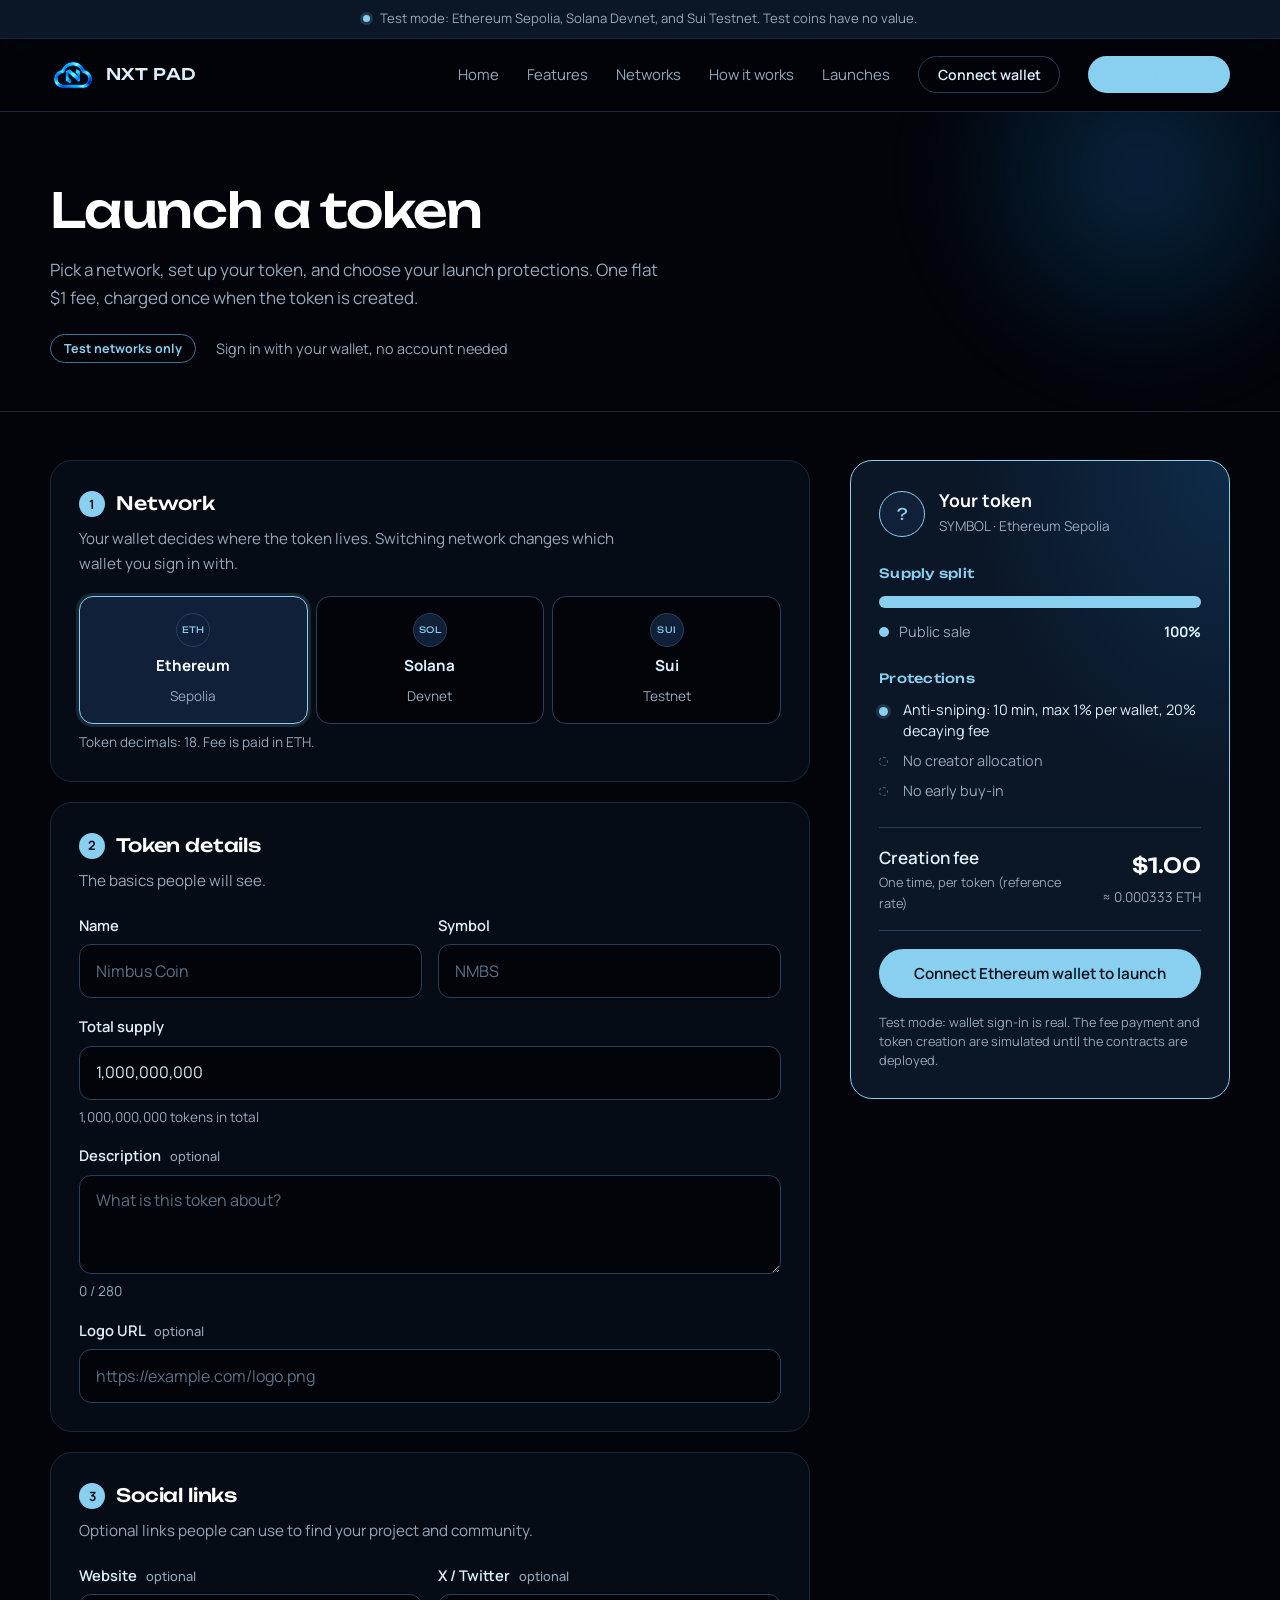
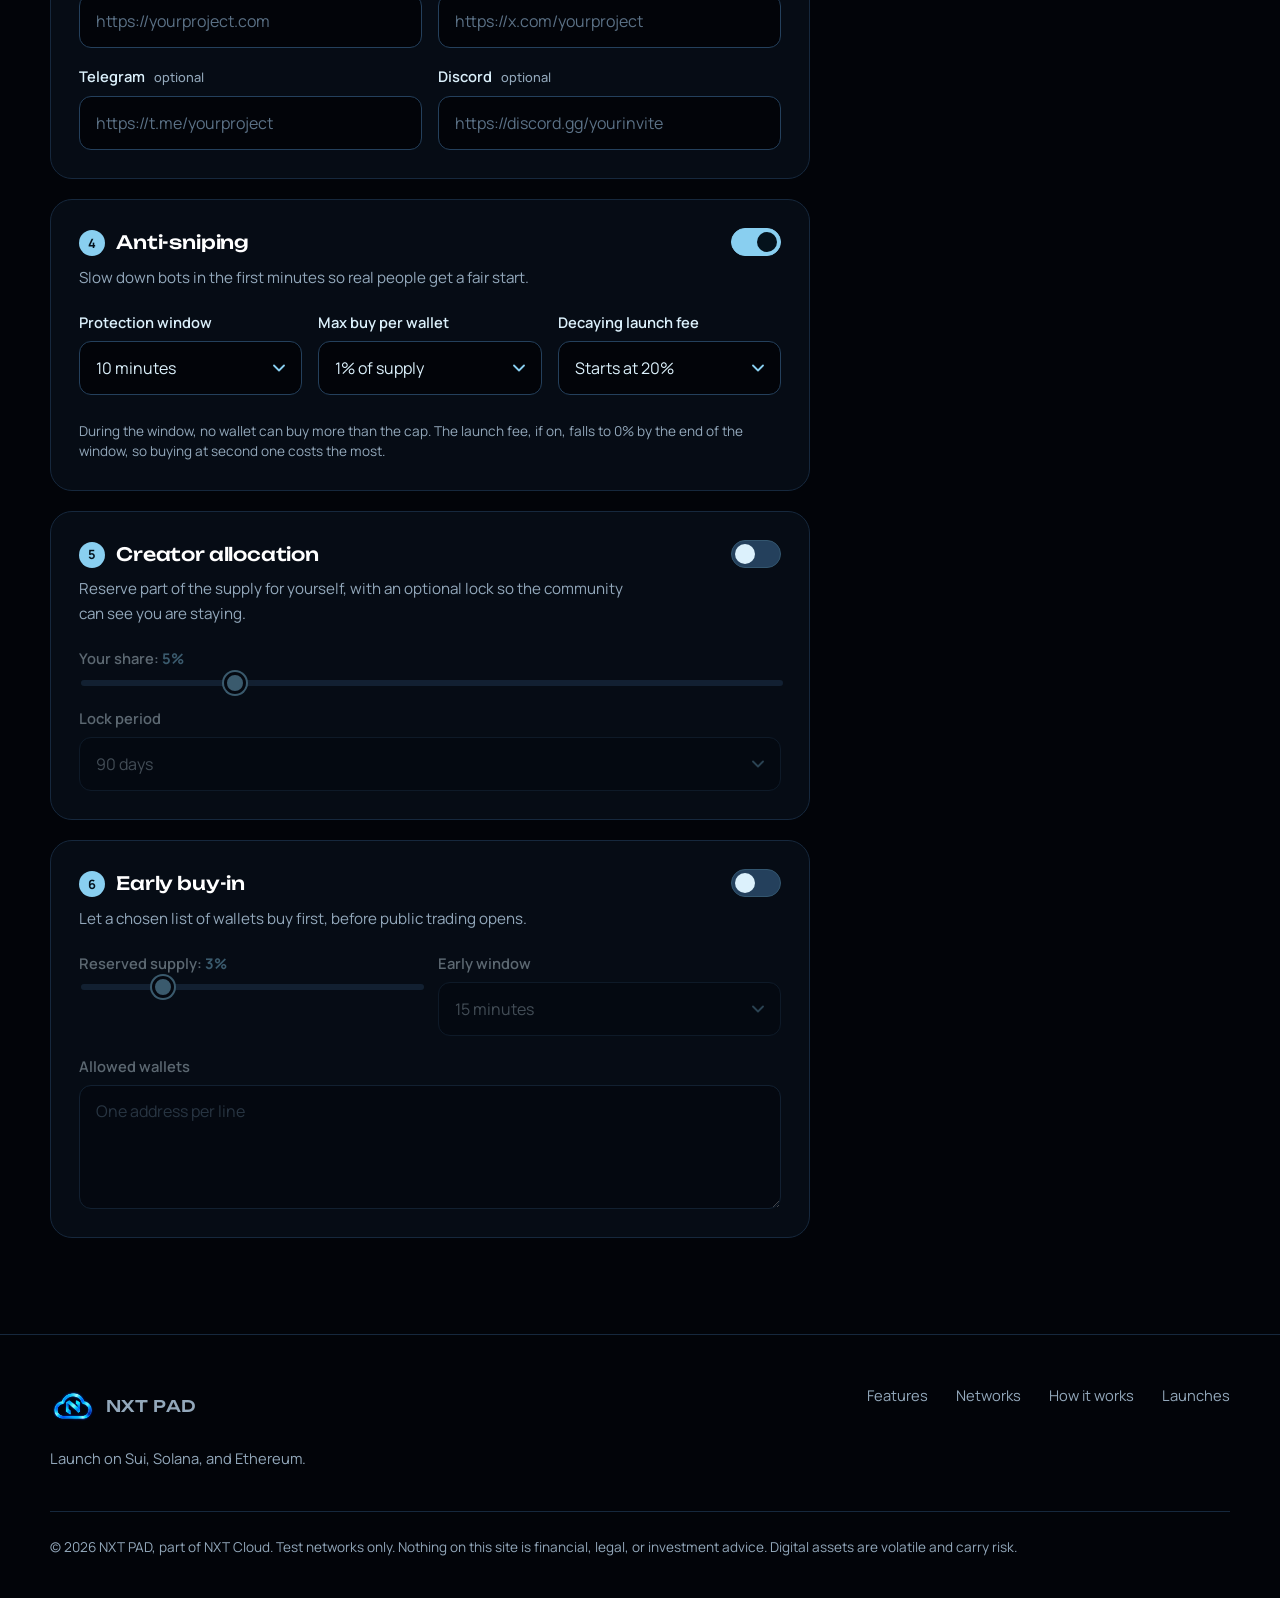
==== launch.html @ 560b0916 "Add social links to token launch form" ====
<!doctype html>
<html lang="en">
<head>
  <meta charset="utf-8">
  <meta name="viewport" content="width=device-width, initial-scale=1">
  <title>Launch a token | NXT PAD</title>
  <meta name="description" content="Create a token on Ethereum Sepolia, Solana Devnet, or Sui Testnet with anti-sniping, creator allocation, and early buy-in. Flat $1 fee per token.">
  <meta name="theme-color" content="#020409">
  <link rel="icon" type="image/png" sizes="48x48" href="assets/img/favicon-48.png">
  <link rel="icon" type="image/png" sizes="192x192" href="assets/img/favicon-192.png">
  <link rel="apple-touch-icon" href="assets/img/apple-touch-icon.png">
  <link rel="preconnect" href="https://fonts.googleapis.com">
  <link rel="preconnect" href="https://fonts.gstatic.com" crossorigin>
  <link href="https://fonts.googleapis.com/css2?family=Manrope:wght@400;500;600;700&family=Unbounded:wght@400;500&display=swap" rel="stylesheet">
  <link rel="stylesheet" href="assets/css/style.css">
</head>
<body>
  <a class="skip" href="#main">Skip to content</a>
  <div class="testbar" role="note"><i aria-hidden="true"></i>Test mode: Ethereum Sepolia, Solana Devnet, and Sui Testnet. Test coins have no value.</div>
  <header class="site-header">
    <div class="wrap header-inner">
      <a class="brand" href="index.html" aria-label="NXT PAD home"><img src="assets/img/logo.png" alt="" width="46" height="46"><span>NXT PAD</span></a>
      <button class="nav-toggle" type="button" aria-expanded="false" aria-controls="nav">Menu</button>
      <nav class="nav" id="nav" aria-label="Main">
        <a href="index.html">Home</a><a href="index.html#features">Features</a><a href="index.html#networks">Networks</a><a href="index.html#how">How it works</a><a href="tokens.html">Launches</a>
        <button class="btn btn-ghost btn-sm" type="button" data-wallet-btn>Connect wallet</button>
        <a class="btn btn-primary btn-sm" href="launch.html" aria-current="page">Launch a token</a>
      </nav>
    </div>
  </header>
  <main id="main">
    <section class="doc-hero"><div class="wrap"><h1>Launch a token</h1><p>Pick a network, set up your token, and choose your launch protections. One flat $1 fee, charged once when the token is created.</p><div class="doc-meta"><span class="pill pill--dev">Test networks only</span><span>Sign in with your wallet, no account needed</span></div></div></section>
    <div class="wrap launch-layout">
      <form id="launch-form" class="launch-form" novalidate autocomplete="off">
        <section class="panel">
          <div class="panel-head"><div><h2><span class="num">1</span>Network</h2><p>Your wallet decides where the token lives. Switching network changes which wallet you sign in with.</p></div></div>
          <div class="seg seg--lg" id="chain-seg" role="group" aria-label="Network"></div><p class="hint" id="chain-hint"></p>
        </section>
        <section class="panel">
          <div class="panel-head"><div><h2><span class="num">2</span>Token details</h2><p>The basics people will see.</p></div></div>
          <div class="grid-2">
            <div class="field"><label for="f-name">Name</label><input id="f-name" name="name" type="text" maxlength="32" placeholder="Nimbus Coin" required><p class="err" data-err="name"></p></div>
            <div class="field"><label for="f-symbol">Symbol</label><input id="f-symbol" name="symbol" type="text" maxlength="10" placeholder="NMBS" style="text-transform:uppercase" required><p class="err" data-err="symbol"></p></div>
          </div>
          <div class="field"><label for="f-supply">Total supply</label><input id="f-supply" name="supply" type="text" inputmode="numeric" value="1,000,000,000" required><p class="hint" id="supply-hint"></p><p class="err" data-err="supply"></p></div>
          <div class="field"><label for="f-desc">Description <span class="opt">optional</span></label><textarea id="f-desc" name="desc" rows="3" maxlength="280" placeholder="What is this token about?"></textarea><p class="hint"><span id="desc-count">0</span> / 280</p></div>
          <div class="field"><label for="f-logo">Logo URL <span class="opt">optional</span></label><input id="f-logo" name="logo" type="url" placeholder="https://example.com/logo.png"><p class="err" data-err="logo"></p></div>
        </section>

        <!-- 3. Social links -->
        <section class="panel">
          <div class="panel-head">
            <div><h2><span class="num">3</span>Social links</h2><p>Optional links people can use to find your project and community.</p></div>
          </div>
          <div class="grid-2">
            <div class="field"><label for="f-website">Website <span class="opt">optional</span></label><input id="f-website" name="website" type="url" placeholder="https://yourproject.com"><p class="err" data-err="website"></p></div>
            <div class="field"><label for="f-x">X / Twitter <span class="opt">optional</span></label><input id="f-x" name="x" type="url" placeholder="https://x.com/yourproject"><p class="err" data-err="x"></p></div>
            <div class="field"><label for="f-telegram">Telegram <span class="opt">optional</span></label><input id="f-telegram" name="telegram" type="url" placeholder="https://t.me/yourproject"><p class="err" data-err="telegram"></p></div>
            <div class="field"><label for="f-discord">Discord <span class="opt">optional</span></label><input id="f-discord" name="discord" type="url" placeholder="https://discord.gg/yourinvite"><p class="err" data-err="discord"></p></div>
          </div>
        </section>

        <!-- 4. Anti-sniping -->
        <section class="panel" id="panel-snipe">
          <div class="panel-head"><div><h2><span class="num">4</span>Anti-sniping</h2><p>Slow down bots in the first minutes so real people get a fair start.</p></div><label class="switch"><input type="checkbox" id="sw-snipe" checked><span class="track" aria-hidden="true"></span><span class="sr">Enable anti-sniping</span></label></div>
          <div class="panel-body" data-for="sw-snipe"><div class="grid-3">
            <div class="field"><label for="f-snipe-window">Protection window</label><select id="f-snipe-window"><option value="5">5 minutes</option><option value="10" selected>10 minutes</option><option value="30">30 minutes</option><option value="60">60 minutes</option></select></div>
            <div class="field"><label for="f-snipe-max">Max buy per wallet</label><select id="f-snipe-max"><option value="0.5">0.5% of supply</option><option value="1" selected>1% of supply</option><option value="2">2% of supply</option><option value="3">3% of supply</option><option value="5">5% of supply</option></select></div>
            <div class="field"><label for="f-snipe-decay">Decaying launch fee</label><select id="f-snipe-decay"><option value="0">Off</option><option value="10">Starts at 10%</option><option value="20" selected>Starts at 20%</option><option value="30">Starts at 30%</option></select></div>
          </div><p class="hint">During the window, no wallet can buy more than the cap. The launch fee, if on, falls to 0% by the end of the window, so buying at second one costs the most.</p></div>
        </section>

        <!-- 5. Creator allocation -->
        <section class="panel" id="panel-creator">
          <div class="panel-head"><div><h2><span class="num">5</span>Creator allocation</h2><p>Reserve part of the supply for yourself, with an optional lock so the community can see you are staying.</p></div><label class="switch"><input type="checkbox" id="sw-creator"><span class="track" aria-hidden="true"></span><span class="sr">Enable creator allocation</span></label></div>
          <div class="panel-body is-off" data-for="sw-creator"><div class="field"><label for="f-creator-pct">Your share: <output id="o-creator-pct">5%</output></label><input id="f-creator-pct" type="range" min="1" max="20" step="1" value="5"><p class="hint" id="creator-amt"></p></div><div class="field"><label for="f-creator-vest">Lock period</label><select id="f-creator-vest"><option value="0">No lock</option><option value="30">30 days</option><option value="90" selected>90 days</option><option value="180">180 days</option><option value="365">365 days</option></select></div></div>
        </section>

        <!-- 6. Early buy-in -->
        <section class="panel" id="panel-early">
          <div class="panel-head"><div><h2><span class="num">6</span>Early buy-in</h2><p>Let a chosen list of wallets buy first, before public trading opens.</p></div><label class="switch"><input type="checkbox" id="sw-early"><span class="track" aria-hidden="true"></span><span class="sr">Enable early buy-in</span></label></div>
          <div class="panel-body is-off" data-for="sw-early"><div class="grid-2">
            <div class="field"><label for="f-early-pct">Reserved supply: <output id="o-early-pct">3%</output></label><input id="f-early-pct" type="range" min="1" max="10" step="1" value="3"><p class="hint" id="early-amt"></p></div>
            <div class="field"><label for="f-early-window">Early window</label><select id="f-early-window"><option value="5">5 minutes</option><option value="15" selected>15 minutes</option><option value="30">30 minutes</option><option value="60">60 minutes</option></select><p class="hint">Public trading opens after this window ends.</p></div>
          </div><div class="field"><label for="f-early-list">Allowed wallets</label><textarea id="f-early-list" rows="4" placeholder="One address per line"></textarea><p class="hint" id="early-hint"></p><p class="err" data-err="early"></p></div></div>
        </section>
      </form>

      <aside class="summary" aria-label="Launch summary">
        <div class="panel panel--main">
          <div class="sum-top"><span class="sum-avatar" id="sum-avatar" aria-hidden="true">?</span><div><strong id="sum-name">Your token</strong><span id="sum-sub" class="sum-sub">SYMBOL &middot; Ethereum Sepolia</span></div></div>
          <h3 class="sum-h">Supply split</h3><div class="dist" id="dist" role="img" aria-label="Supply split"></div><ul class="legend" id="legend"></ul>
          <h3 class="sum-h">Protections</h3><ul class="sum-list" id="sum-features"></ul>
          <div class="fee-row"><div><span class="fee-label">Creation fee</span><span class="fee-note" id="fee-note">One time, per token</span></div><div class="fee-val"><strong>$1.00</strong><span id="fee-native">&asymp; &hellip;</span></div></div>
          <button class="btn btn-primary btn-block" type="button" id="launch-btn">Connect wallet to launch</button>
          <p class="sum-fine" id="sum-fine">Test mode: wallet sign-in is real. The fee payment and token creation are simulated until the contracts are deployed.</p>
        </div>
      </aside>
    </div>
  </main>

  <footer class="site-footer"><div class="wrap"><div class="footer-grid"><div class="footer-brand"><a class="brand" href="index.html" aria-label="NXT PAD home"><img src="assets/img/logo.png" alt="" width="46" height="46"><span>NXT PAD</span></a><p>Launch on Sui, Solana, and Ethereum.</p></div><nav class="footer-links" aria-label="Footer"><a href="index.html#features">Features</a><a href="index.html#networks">Networks</a><a href="index.html#how">How it works</a><a href="tokens.html">Launches</a></nav></div><p class="legal">&copy; <span data-year>2026</span> NXT PAD, part of NXT Cloud. Test networks only. Nothing on this site is financial, legal, or investment advice. Digital assets are volatile and carry risk.</p></div></footer>

  <dialog class="modal" id="progress" aria-labelledby="pg-title">
    <div class="modal-head"><h2 id="pg-title">Launching</h2><button class="modal-x" type="button" id="pg-x" aria-label="Close" hidden>&times;</button></div>
    <div class="modal-body">
      <ol class="steps" id="pg-steps"><li data-step="sign"><span class="st-ic"></span><div><strong>Wallet signed in</strong><span class="st-sub"></span></div></li><li data-step="fee"><span class="st-ic"></span><div><strong>Pay the $1.00 creation fee</strong><span class="st-sub"></span></div></li><li data-step="create"><span class="st-ic"></span><div><strong>Create the token</strong><span class="st-sub"></span></div></li></ol>
      <div id="pg-result" class="pg-result" hidden></div><p class="modal-error" id="pg-error" role="alert" hidden></p><div class="modal-actions" id="pg-actions" hidden></div>
    </div>
  </dialog>
  <script src="assets/js/config.js"></script><script src="assets/js/main.js"></script><script src="assets/js/wallet.js"></script><script src="assets/js/chains.js"></script><script src="assets/js/launch.js"></script>
</body>
</html>
---- assets/css/style.css ----
/* NXT Cloud — black and baby blue */

:root {
  --black: #020409;
  --ink: #060c15;
  --navy: #0b1626;
  --navy-2: #102038;
  --line: #16283d;
  --line-strong: #24405c;
  --sky: #89cff0;
  --mist: #dcf1fc;
  --slate: #93a8bb;
  --electric: #1e9bff;
  --display: "Unbounded", "Trebuchet MS", system-ui, sans-serif;
  --body: "Manrope", system-ui, -apple-system, "Segoe UI", Roboto, sans-serif;
  --max: 1180px;
}

*,
*::before,
*::after { box-sizing: border-box; }

html { scroll-behavior: smooth; scroll-padding-top: 88px; }

body {
  margin: 0;
  background: var(--black);
  color: var(--mist);
  font-family: var(--body);
  font-size: 1.0625rem;
  line-height: 1.65;
  -webkit-font-smoothing: antialiased;
}

img, svg { display: block; max-width: 100%; }
a { color: inherit; text-decoration: none; }
h1, h2, h3, p, ul, ol { margin: 0; }
ul, ol { padding: 0; list-style: none; }

:focus-visible { outline: 2px solid var(--sky); outline-offset: 3px; border-radius: 6px; }

.wrap { width: min(var(--max), 100% - 3rem); margin-inline: auto; }

.skip {
  position: absolute; left: -999px; top: 8px; z-index: 100;
  background: var(--sky); color: #04121c; padding: 0.6rem 1rem; border-radius: 8px; font-weight: 600;
}
.skip:focus { left: 8px; }

/* Buttons */
.btn {
  display: inline-flex; align-items: center; gap: 0.55rem;
  padding: 0.85rem 1.5rem; border-radius: 999px;
  font-weight: 600; font-size: 0.95rem; line-height: 1;
  border: 1px solid transparent; cursor: pointer;
  transition: background 0.2s, border-color 0.2s, color 0.2s, transform 0.2s;
}
.btn svg { width: 16px; height: 16px; }
.btn-primary { background: var(--sky); color: #04121c; }
.btn-primary:hover { background: var(--mist); }
.btn-ghost { border-color: var(--line-strong); color: var(--mist); }
.btn-ghost:hover { border-color: var(--sky); color: var(--sky); }
.btn-sm { padding: 0.65rem 1.15rem; font-size: 0.88rem; }

/* Header */
.site-header {
  position: sticky; top: 0; z-index: 50;
  background: rgba(2, 4, 9, 0.78);
  -webkit-backdrop-filter: blur(14px); backdrop-filter: blur(14px);
  border-bottom: 1px solid var(--line);
}
.header-inner { display: flex; align-items: center; justify-content: space-between; height: 72px; gap: 1.5rem; }

.brand { display: inline-flex; align-items: center; gap: 0.6rem; }
.brand img { width: 46px; height: 46px; mix-blend-mode: screen; }
.brand span { font-family: var(--display); font-weight: 500; font-size: 1rem; letter-spacing: 0.05em; }

.nav { display: flex; align-items: center; gap: 1.75rem; font-size: 0.93rem; color: var(--slate); }
.nav a { transition: color 0.2s; }
.nav a:hover { color: var(--mist); }
.nav a[aria-current="page"] { color: var(--sky); }

.nav-toggle {
  display: none; background: none; border: 1px solid var(--line-strong);
  color: var(--mist); border-radius: 10px; padding: 0.5rem 0.7rem; cursor: pointer; font: inherit; font-size: 0.9rem;
}

/* Hero */
.hero { position: relative; overflow: hidden; padding: 4.5rem 0 11rem; isolation: isolate; background: var(--black); }
.hero::after { content: ""; position: absolute; left: 0; right: 0; bottom: 0; height: 140px; z-index: -1; background: linear-gradient(180deg, transparent, var(--black)); pointer-events: none; }

.hero::before {
  content: ""; position: absolute; inset: 0; z-index: -2;
  background-image:
    radial-gradient(1.5px 1.5px at 8% 22%, rgba(220, 241, 252, 0.7), transparent),
    radial-gradient(1px 1px at 17% 64%, rgba(220, 241, 252, 0.5), transparent),
    radial-gradient(1.5px 1.5px at 31% 12%, rgba(137, 207, 240, 0.7), transparent),
    radial-gradient(1px 1px at 44% 38%, rgba(220, 241, 252, 0.45), transparent),
    radial-gradient(1px 1px at 52% 78%, rgba(220, 241, 252, 0.4), transparent),
    radial-gradient(1.5px 1.5px at 63% 18%, rgba(220, 241, 252, 0.6), transparent),
    radial-gradient(1px 1px at 74% 52%, rgba(137, 207, 240, 0.5), transparent),
    radial-gradient(1.5px 1.5px at 88% 30%, rgba(220, 241, 252, 0.6), transparent),
    radial-gradient(1px 1px at 93% 72%, rgba(220, 241, 252, 0.4), transparent),
    radial-gradient(1px 1px at 3% 84%, rgba(220, 241, 252, 0.4), transparent);
}

.hero-grid { display: grid; grid-template-columns: 1.05fr 0.95fr; gap: 2rem; align-items: center; }

.hero h1 {
  font-family: var(--display); font-weight: 500;
  font-size: clamp(2.1rem, 4.6vw, 3.6rem); line-height: 1.1; letter-spacing: -0.03em;
  color: #fff;
}
.hero .lede { margin-top: 1.6rem; max-width: 34rem; font-size: 1.15rem; color: var(--slate); }
.hero-actions { display: flex; flex-wrap: wrap; gap: 0.85rem; margin-top: 2.2rem; }
.hero-note { margin-top: 1.4rem; font-size: 0.92rem; color: var(--slate); display: flex; align-items: center; gap: 0.6rem; }
.hero-note i { width: 8px; height: 8px; border-radius: 50%; background: var(--sky); box-shadow: 0 0 0 4px rgba(137, 207, 240, 0.18); }

.scene { position: relative; width: min(100%, 540px); margin-inline: auto; aspect-ratio: 1; }
.scene .glow {
  position: absolute; inset: 6%; border-radius: 50%;
  background: radial-gradient(circle, rgba(30, 155, 255, 0.42) 0%, rgba(30, 155, 255, 0.12) 45%, transparent 70%);
  filter: blur(18px);
}
.scene .logo {
  position: absolute; inset: 0; width: 100%; height: 100%;
  mix-blend-mode: screen; animation: float 9s ease-in-out infinite;
}
.scene .orbits { position: absolute; inset: -4%; width: 108%; height: 108%; animation: spin 90s linear infinite; }

.clouds { position: absolute; left: 0; right: 0; bottom: 0; height: 380px; z-index: -1; pointer-events: none; }
.cloud {
  position: absolute; bottom: 0; border-radius: 50%; filter: blur(34px);
  background: radial-gradient(ellipse at center, rgba(137, 207, 240, 0.34) 0%, rgba(30, 110, 190, 0.22) 45%, transparent 72%);
}
.cloud.c1 { left: -10%; width: 55%; height: 240px; animation: drift 46s ease-in-out infinite alternate; }
.cloud.c2 { left: 22%; width: 60%; height: 300px; bottom: -70px; opacity: 0.85; animation: drift 62s ease-in-out infinite alternate-reverse; }
.cloud.c3 { right: -12%; width: 58%; height: 260px; animation: drift 54s ease-in-out infinite alternate; }
.cloud.c4 { left: 8%; width: 84%; height: 150px; bottom: -40px;
  background: radial-gradient(ellipse at center, rgba(11, 22, 38, 0.95) 0%, rgba(11, 22, 38, 0.6) 55%, transparent 75%);
  animation: none; filter: blur(22px);
}

@keyframes float { 0%, 100% { transform: translateY(0); } 50% { transform: translateY(-14px); } }
@keyframes spin { to { transform: rotate(360deg); } }
@keyframes drift { from { transform: translateX(-4%); } to { transform: translateX(6%); } }

/* Sections */
.section { padding: 6.5rem 0; }
.section-head { max-width: 40rem; margin-bottom: 3rem; }
.section h2, .band h2 {
  font-family: var(--display); font-weight: 500;
  font-size: clamp(1.5rem, 2.8vw, 2.1rem); line-height: 1.2; letter-spacing: -0.02em; color: #fff;
}
.section-head p { margin-top: 1rem; color: var(--slate); }

/* Pills */
.pill { display: inline-flex; align-items: center; padding: 0.3rem 0.8rem; border-radius: 999px; font-size: 0.78rem; font-weight: 700; line-height: 1.4; }
.pill--soon { background: var(--sky); color: #04121c; }
.pill--dev { border: 1px solid #3e7595; color: var(--sky); }
.pill--plan { border: 1px dashed #3a566f; color: var(--slate); }

/* Products */
.products { display: grid; grid-template-columns: 1.25fr 1fr; grid-template-rows: auto auto; gap: 1.25rem; }
.card { background: var(--ink); border: 1px solid var(--line); border-radius: 22px; padding: 2rem; display: flex; flex-direction: column; }
.card h3 { font-family: var(--display); font-weight: 500; font-size: 1.35rem; letter-spacing: -0.01em; color: #fff; margin: 1.1rem 0 0.35rem; }
.card .tag { color: var(--sky); font-size: 0.95rem; font-weight: 600; }
.card p.body { margin-top: 0.9rem; color: var(--slate); font-size: 1rem; }
.card .more { margin-top: auto; padding-top: 1.4rem; color: var(--sky); font-weight: 600; font-size: 0.93rem; display: inline-flex; align-items: center; gap: 0.4rem; }
.card .more:hover { color: var(--mist); }

.card--main {
  grid-row: span 2; padding: 2.5rem; border: 1.5px solid var(--sky);
  background: radial-gradient(120% 90% at 100% 0%, rgba(30, 155, 255, 0.18), transparent 60%), var(--navy);
}
.card--main h3 { font-size: 2rem; margin-top: 1.4rem; }
.card--main p.body { font-size: 1.05rem; max-width: 30rem; }
.card--dev { border-color: var(--line-strong); }
.card--plan { border-style: dashed; border-color: #2a4258; }

.checks { margin-top: 1.5rem; display: grid; gap: 0.7rem; }
.checks li { position: relative; padding-left: 1.7rem; color: var(--mist); font-size: 0.98rem; }
.checks li::before {
  content: ""; position: absolute; left: 0; top: 0.45em; width: 10px; height: 10px; border-radius: 50%;
  background: var(--sky); box-shadow: 0 0 0 4px rgba(137, 207, 240, 0.16);
}
.card--main .btn { margin-top: 2rem; align-self: flex-start; }

/* Roadmap */
.roadmap { background: linear-gradient(180deg, var(--black), var(--ink) 40%, var(--black)); }
.timeline { display: grid; grid-template-columns: repeat(3, 1fr); gap: 2rem; position: relative; }
.stage { position: relative; padding-top: 2.6rem; }
.stage::before { content: ""; position: absolute; top: 9px; left: 0; right: -2rem; height: 2px; background: var(--line-strong); }
.stage:last-child::before { right: 0; background: linear-gradient(90deg, var(--line-strong), transparent); }
.stage::after { content: ""; position: absolute; top: 0; left: 0; width: 20px; height: 20px; border-radius: 50%; background: var(--black); border: 2px solid var(--sky); }
.stage--now::after { background: var(--sky); box-shadow: 0 0 0 6px rgba(137, 207, 240, 0.2); }
.stage--next::after { background: radial-gradient(circle, var(--sky) 0 35%, var(--black) 40%); }
.stage--later::after { border: 2px dashed #4a6a85; }
.stage .when { font-family: var(--display); font-size: 0.95rem; color: var(--sky); }
.stage h3 { font-family: var(--display); font-weight: 500; font-size: 1.3rem; color: #fff; margin: 0.4rem 0 0.6rem; }
.stage p { color: var(--slate); font-size: 0.98rem; max-width: 22rem; }

/* White paper band */
.band { padding: 0 0 6.5rem; }
.band-card {
  display: grid; grid-template-columns: 1fr 1fr; gap: 3rem; align-items: center;
  border: 1px solid var(--line-strong); border-radius: 28px; padding: 3.25rem;
  background: radial-gradient(90% 120% at 0% 0%, rgba(30, 155, 255, 0.16), transparent 60%), var(--navy);
}
.band-card p { color: var(--slate); margin: 1rem 0 1.8rem; max-width: 30rem; }
.toc-preview { columns: 2; column-gap: 2rem; counter-reset: sec; font-size: 0.95rem; color: var(--mist); }
.toc-preview li { counter-increment: sec; break-inside: avoid; padding: 0.55rem 0; border-bottom: 1px solid var(--line); }
.toc-preview li::before { content: counter(sec) "  "; color: var(--sky); font-weight: 700; margin-right: 0.35rem; }

/* Footer */
.site-footer { border-top: 1px solid var(--line); padding: 3rem 0 2.5rem; color: var(--slate); font-size: 0.92rem; }
.footer-grid { display: flex; flex-wrap: wrap; justify-content: space-between; gap: 2rem; }
.footer-brand p { margin-top: 0.7rem; max-width: 20rem; }
.footer-links { display: flex; flex-wrap: wrap; gap: 0.6rem 1.75rem; align-content: flex-start; }
.footer-links a:hover { color: var(--mist); }
.legal { margin-top: 2.5rem; padding-top: 1.5rem; border-top: 1px solid var(--line); font-size: 0.85rem; }

/* White paper page */
.doc-hero { padding: 4.5rem 0 3rem; border-bottom: 1px solid var(--line); position: relative; overflow: hidden; }
.doc-hero::after { content: ""; position: absolute; right: -8%; top: -60%; width: 480px; height: 480px; border-radius: 50%; background: radial-gradient(circle, rgba(30, 155, 255, 0.22), transparent 65%); filter: blur(30px); z-index: -1; }
.doc-hero h1 { font-family: var(--display); font-weight: 500; font-size: clamp(1.9rem, 4vw, 3rem); line-height: 1.1; letter-spacing: -0.025em; color: #fff; }
.doc-hero p { margin-top: 1.2rem; color: var(--slate); max-width: 38rem; }
.doc-meta { margin-top: 1.4rem; display: flex; flex-wrap: wrap; gap: 0.6rem 1.25rem; font-size: 0.9rem; color: var(--slate); align-items: center; }

.doc-layout { display: grid; grid-template-columns: 240px minmax(0, 1fr); gap: 4.5rem; padding: 3.5rem 0 6rem; }
.toc { position: sticky; top: 104px; align-self: start; font-size: 0.92rem; }
.toc p { font-family: var(--display); font-size: 0.85rem; color: var(--mist); margin-bottom: 0.9rem; }
.toc a { display: block; padding: 0.4rem 0.9rem; color: var(--slate); border-left: 2px solid var(--line); transition: color 0.2s, border-color 0.2s; }
.toc a:hover { color: var(--mist); }
.toc a.is-active { color: var(--sky); border-left-color: var(--sky); }

.doc { max-width: 44rem; }
.doc section { padding-top: 3.25rem; }
.doc section:first-child { padding-top: 0; }
.doc h2 { font-family: var(--display); font-weight: 500; font-size: 1.55rem; line-height: 1.2; letter-spacing: -0.015em; color: #fff; margin-bottom: 1.1rem; }
.doc h3 { font-family: var(--display); font-weight: 500; font-size: 1.05rem; color: var(--mist); margin: 1.8rem 0 0.5rem; }
.doc p { color: #c2d5e3; margin-bottom: 1rem; line-height: 1.75; }
.doc ul.bullets { margin: 0.5rem 0 1.2rem; display: grid; gap: 0.6rem; }
.doc ul.bullets li { position: relative; padding-left: 1.5rem; color: #c2d5e3; line-height: 1.7; }
.doc ul.bullets li::before { content: ""; position: absolute; left: 0; top: 0.7em; width: 7px; height: 7px; border-radius: 50%; background: var(--sky); }
.doc a.inline { color: var(--sky); border-bottom: 1px solid rgba(137, 207, 240, 0.4); }
.doc a.inline:hover { border-bottom-color: var(--sky); }
.doc .callout { background: var(--navy); border: 1px solid var(--line-strong); border-radius: 16px; padding: 1.4rem 1.6rem; margin: 1.5rem 0; }
.doc .callout p { margin: 0; }

.table-wrap { overflow-x: auto; margin: 1.5rem 0; border: 1px solid var(--line); border-radius: 16px; }
table { width: 100%; border-collapse: collapse; font-size: 0.95rem; min-width: 32rem; }
th, td { text-align: left; padding: 0.95rem 1.2rem; border-bottom: 1px solid var(--line); vertical-align: top; }
th { font-weight: 700; color: var(--mist); background: var(--navy); }
td { color: #c2d5e3; }
tr:last-child td { border-bottom: 0; }

/* Responsive */
@media (max-width: 960px) {
  .nav-toggle { display: inline-block; }
  .nav {
    display: none; position: absolute; top: 72px; left: 0; right: 0; flex-direction: column; align-items: flex-start; gap: 0;
    background: rgba(2, 4, 9, 0.97); border-bottom: 1px solid var(--line); padding: 0.75rem 1.5rem 1.25rem;
  }
  .nav.is-open { display: flex; }
  .nav a { padding: 0.75rem 0; width: 100%; }
  .nav .btn { width: auto; margin-top: 0.5rem; }
  .hero { padding: 3rem 0 9rem; }
  .hero-grid { grid-template-columns: 1fr; }
  .scene { width: min(100%, 400px); order: -1; }
  .products { grid-template-columns: 1fr; }
  .card--main { grid-row: auto; }
  .band-card { grid-template-columns: 1fr; padding: 2.25rem; gap: 2rem; }
  .doc-layout { grid-template-columns: 1fr; gap: 2rem; }
  .toc { position: static; }
  .toc nav { display: flex; flex-wrap: wrap; gap: 0.4rem; }
  .toc a { border: 1px solid var(--line); border-radius: 999px; padding: 0.35rem 0.85rem; }
  .toc a.is-active { border-color: var(--sky); }
}

@media (max-width: 720px) {
  .section { padding: 4.5rem 0; }
  .timeline { grid-template-columns: 1fr; gap: 0; }
  .stage { padding: 0 0 2.5rem 2.6rem; }
  .stage::before { top: 0; bottom: 0; left: 9px; right: auto; width: 2px; height: auto; }
  .stage:last-child::before { background: linear-gradient(180deg, var(--line-strong), transparent); }
  .toc-preview { columns: 1; }
  .brand span { font-size: 0.9rem; }
}

@media (prefers-reduced-motion: reduce) {
  html { scroll-behavior: auto; }
  .scene .logo, .scene .orbits, .cloud { animation: none; }
  .btn { transition: none; }
}

/* ==========================================================================
   NXT PAD additions
   ========================================================================== */

/* Test-mode bar */
.testbar {
  display: flex; align-items: center; justify-content: center; gap: 0.6rem;
  padding: 0.5rem 1rem; text-align: center;
  background: var(--navy); border-bottom: 1px solid var(--line);
  font-size: 0.82rem; color: var(--slate);
}
.testbar i { flex: none; width: 7px; height: 7px; border-radius: 50%; background: var(--sky); box-shadow: 0 0 0 3px rgba(137, 207, 240, 0.18); }

/* Buttons */
.btn[disabled] { opacity: 0.55; cursor: not-allowed; }
.btn-block { width: 100%; justify-content: center; padding: 1rem 1.5rem; }
.btn-ghost.is-connected { border-color: var(--sky); color: var(--sky); }
.btn .dot { width: 8px; height: 8px; border-radius: 50%; background: #5fe3a1; box-shadow: 0 0 0 3px rgba(95, 227, 161, 0.18); }
button.btn { font-family: inherit; }
button.btn-ghost { background: transparent; }

.hint { margin-top: 0.5rem; font-size: 0.85rem; color: var(--slate); line-height: 1.5; }
.err { margin-top: 0.4rem; font-size: 0.85rem; color: #ff9aa6; min-height: 0; }
.err:empty { display: none; }
.sr { position: absolute; width: 1px; height: 1px; overflow: hidden; clip: rect(0 0 0 0); white-space: nowrap; }
.opt { font-weight: 500; color: var(--slate); font-size: 0.8rem; margin-left: 0.35rem; }

/* Chain badge */
.chain-badge {
  display: inline-flex; align-items: center; justify-content: center; flex: none;
  width: 34px; height: 34px; border-radius: 50%;
  border: 1px solid var(--line-strong); background: var(--navy-2); color: var(--sky);
  font-family: var(--display); font-size: 0.55rem; letter-spacing: 0.02em;
}
.chain-badge--lg { width: 52px; height: 52px; font-size: 0.7rem; border-color: var(--sky); box-shadow: 0 0 0 5px rgba(137, 207, 240, 0.12); }

/* Chains section */
.chains { display: grid; grid-template-columns: repeat(3, 1fr); gap: 1.25rem; }
.chain-card h3 { margin-top: 1.3rem; }
.chain-card .more { margin-top: auto; }

/* Segmented control */
.seg { display: grid; grid-auto-flow: column; grid-auto-columns: 1fr; gap: 0.5rem; }
.seg-btn {
  display: flex; flex-direction: column; align-items: center; gap: 0.15rem; text-align: center;
  padding: 0.75rem 0.5rem; border-radius: 14px; cursor: pointer; font: inherit; font-size: 0.85rem;
  background: var(--black); color: var(--slate); border: 1px solid var(--line-strong);
  transition: border-color 0.2s, color 0.2s, background 0.2s;
}
.seg-btn strong { color: var(--mist); font-size: 0.95rem; }
.seg-btn:hover { border-color: var(--sky); }
.seg-btn.is-active { border-color: var(--sky); background: var(--navy-2); box-shadow: 0 0 0 3px rgba(137, 207, 240, 0.14); }
.seg-btn.is-active strong { color: #fff; }
.seg--lg .seg-btn { padding: 1rem 0.5rem; gap: 0.4rem; }

/* Modal */
dialog.modal {
  padding: 0; border: 1px solid var(--line-strong); border-radius: 22px;
  background: var(--ink); color: var(--mist);
  width: min(460px, 100% - 2rem); max-height: calc(100% - 2rem);
  box-shadow: 0 30px 80px rgba(0, 0, 0, 0.6), 0 0 0 1px rgba(30, 155, 255, 0.08);
}
dialog.modal::backdrop { background: rgba(2, 4, 9, 0.75); -webkit-backdrop-filter: blur(6px); backdrop-filter: blur(6px); }
.modal-head { display: flex; align-items: center; justify-content: space-between; padding: 1.25rem 1.5rem; border-bottom: 1px solid var(--line); }
.modal-head h2 { font-family: var(--display); font-weight: 500; font-size: 1.1rem; color: #fff; letter-spacing: -0.01em; }
.modal-x { background: none; border: 1px solid var(--line-strong); color: var(--mist); width: 34px; height: 34px; border-radius: 50%; font-size: 1.2rem; line-height: 1; cursor: pointer; }
.modal-x:hover { border-color: var(--sky); color: var(--sky); }
.modal-body { padding: 1.5rem; display: grid; gap: 1.1rem; }
.modal-note { font-size: 0.9rem; color: var(--slate); line-height: 1.55; }
.modal-note strong { color: var(--mist); }
.modal-fine { font-size: 0.82rem; color: var(--slate); }
.modal-error { font-size: 0.9rem; color: #ff9aa6; background: rgba(255, 90, 110, 0.08); border: 1px solid rgba(255, 90, 110, 0.35); border-radius: 12px; padding: 0.75rem 1rem; }
.modal-actions { display: flex; flex-wrap: wrap; gap: 0.6rem; }
a.inline { color: var(--sky); border-bottom: 1px solid rgba(137, 207, 240, 0.4); }
a.inline:hover { border-bottom-color: var(--sky); }

.wallet-list { display: grid; gap: 0.6rem; }
.wallet-item {
  display: flex; align-items: center; gap: 0.9rem; width: 100%; text-align: left; cursor: pointer;
  padding: 0.8rem 1rem; border-radius: 14px; font: inherit; color: var(--mist);
  background: var(--black); border: 1px solid var(--line-strong); transition: border-color 0.2s, background 0.2s;
}
.wallet-item:hover { border-color: var(--sky); background: var(--navy); }
.wallet-item img, .wallet-fallback { width: 32px; height: 32px; border-radius: 8px; flex: none; }
.wallet-fallback { display: inline-flex; align-items: center; justify-content: center; background: var(--navy-2); color: var(--sky); font-weight: 700; }
.wallet-name { font-weight: 600; flex: 1; }
.wallet-tag { font-size: 0.75rem; color: var(--slate); border: 1px solid var(--line-strong); border-radius: 999px; padding: 0.15rem 0.6rem; }
.wallet-empty { border: 1px dashed #2a4258; border-radius: 14px; padding: 1.25rem; display: grid; gap: 0.9rem; justify-items: start; color: var(--slate); font-size: 0.95rem; }

.busy { display: grid; gap: 1rem; justify-items: center; text-align: center; padding: 1rem 0; color: var(--slate); }
.spinner { width: 34px; height: 34px; border-radius: 50%; border: 3px solid var(--line-strong); border-top-color: var(--sky); animation: spin 0.9s linear infinite; }

.acct { display: flex; align-items: center; gap: 0.85rem; }
.acct strong { display: block; color: #fff; }
.acct-net { font-size: 0.85rem; color: var(--slate); }
.addr { display: block; word-break: break-all; font-size: 0.85rem; background: var(--black); border: 1px solid var(--line-strong); border-radius: 12px; padding: 0.8rem 1rem; color: var(--mist); }

/* Toast */
.toast {
  position: fixed; left: 50%; bottom: 1.5rem; z-index: 200; transform: translate(-50%, 20px);
  background: var(--navy-2); border: 1px solid var(--line-strong); color: var(--mist);
  padding: 0.7rem 1.2rem; border-radius: 999px; font-size: 0.9rem; opacity: 0; pointer-events: none;
  transition: opacity 0.25s, transform 0.25s;
}
.toast.is-show { opacity: 1; transform: translate(-50%, 0); }

/* Launch layout */
.launch-layout { display: grid; grid-template-columns: minmax(0, 1fr) 380px; gap: 2.5rem; padding: 3rem 0 6rem; align-items: start; }
.launch-form { display: grid; gap: 1.25rem; }
.summary { position: sticky; top: 96px; }

.panel { background: var(--ink); border: 1px solid var(--line); border-radius: 22px; padding: 1.75rem; }
.panel--main { border: 1.5px solid var(--sky); background: radial-gradient(120% 90% at 100% 0%, rgba(30, 155, 255, 0.16), transparent 60%), var(--navy); }
.panel-head { display: flex; justify-content: space-between; align-items: flex-start; gap: 1.25rem; margin-bottom: 1.25rem; }
.panel-head h2 { font-family: var(--display); font-weight: 500; font-size: 1.15rem; color: #fff; letter-spacing: -0.01em; display: flex; align-items: center; gap: 0.7rem; }
.panel-head p { margin-top: 0.4rem; color: var(--slate); font-size: 0.95rem; max-width: 34rem; }
.num { display: inline-flex; align-items: center; justify-content: center; width: 26px; height: 26px; border-radius: 50%; background: var(--sky); color: #04121c; font-family: var(--body); font-weight: 700; font-size: 0.8rem; }
.panel:target { border-color: var(--sky); }

.panel-body { display: grid; gap: 1.1rem; transition: opacity 0.2s; }
.panel-body.is-off { opacity: 0.4; }
.panel-body.is-off .hint { display: none; }

.field { display: grid; gap: 0.45rem; align-content: start; }
.field + .field { margin-top: 0; }
.launch-form .panel > .field, .launch-form .panel > .grid-2, .launch-form .panel > .grid-3 { margin-top: 1rem; }
.launch-form .panel > .panel-head + .field { margin-top: 0; }
.field label { font-weight: 600; font-size: 0.92rem; color: var(--mist); }
.field output { color: var(--sky); font-weight: 700; }
.field .hint, .field .err { margin-top: 0; }
.grid-2 { display: grid; grid-template-columns: 1fr 1fr; gap: 1rem; }
.grid-3 { display: grid; grid-template-columns: repeat(3, 1fr); gap: 1rem; }

input[type="text"], input[type="url"], select, textarea {
  width: 100%; font: inherit; font-size: 1rem; color: var(--mist);
  background: var(--black); border: 1px solid var(--line-strong); border-radius: 12px;
  padding: 0.8rem 1rem; transition: border-color 0.2s, box-shadow 0.2s;
}
textarea { resize: vertical; min-height: 5rem; line-height: 1.5; }
input::placeholder, textarea::placeholder { color: #5b7186; }
input:hover, select:hover, textarea:hover { border-color: #33566f; }
input:focus, select:focus, textarea:focus { outline: none; border-color: var(--sky); box-shadow: 0 0 0 3px rgba(137, 207, 240, 0.18); }
input[aria-invalid="true"] { border-color: #ff9aa6; }
select { appearance: none; -webkit-appearance: none; padding-right: 2.5rem; cursor: pointer;
  background-image: url("data:image/svg+xml,%3Csvg xmlns='http://www.w3.org/2000/svg' width='12' height='8' viewBox='0 0 12 8' fill='none' stroke='%2389cff0' stroke-width='1.8' stroke-linecap='round' stroke-linejoin='round'%3E%3Cpath d='M1 1.5l5 5 5-5'/%3E%3C/svg%3E");
  background-repeat: no-repeat; background-position: right 1rem center; }
select option { background: var(--ink); color: var(--mist); }
input:disabled, select:disabled, textarea:disabled { cursor: not-allowed; }

input[type="range"] { -webkit-appearance: none; appearance: none; width: 100%; height: 6px; border-radius: 999px; background: var(--line-strong); outline-offset: 6px; padding: 0; border: 0; }
input[type="range"]::-webkit-slider-thumb { -webkit-appearance: none; width: 22px; height: 22px; border-radius: 50%; background: var(--sky); border: 3px solid var(--black); box-shadow: 0 0 0 2px var(--sky); cursor: pointer; }
input[type="range"]::-moz-range-thumb { width: 18px; height: 18px; border-radius: 50%; background: var(--sky); border: 3px solid var(--black); box-shadow: 0 0 0 2px var(--sky); cursor: pointer; }

/* Switch */
.switch { position: relative; flex: none; cursor: pointer; display: inline-block; }
.switch input { position: absolute; opacity: 0; inset: 0; width: 100%; height: 100%; margin: 0; cursor: pointer; z-index: 1; }
.switch .track { display: block; width: 50px; height: 28px; border-radius: 999px; background: var(--line-strong); border: 1px solid #33566f; position: relative; transition: background 0.2s; }
.switch .track::after { content: ""; position: absolute; top: 3px; left: 3px; width: 20px; height: 20px; border-radius: 50%; background: var(--mist); transition: transform 0.2s; }
.switch input:checked + .track { background: var(--sky); border-color: var(--sky); }
.switch input:checked + .track::after { transform: translateX(22px); background: #04121c; }
.switch input:focus-visible + .track { outline: 2px solid var(--sky); outline-offset: 3px; }

/* Summary */
.sum-top { display: flex; align-items: center; gap: 0.9rem; }
.sum-top strong { display: block; color: #fff; font-size: 1.1rem; line-height: 1.25; word-break: break-word; }
.sum-sub { font-size: 0.85rem; color: var(--slate); }
.sum-avatar { width: 46px; height: 46px; flex: none; border-radius: 50%; display: inline-flex; align-items: center; justify-content: center; overflow: hidden;
  background: var(--navy-2); border: 1px solid var(--sky); color: var(--sky); font-family: var(--display); font-size: 1rem; }
.sum-avatar img { width: 100%; height: 100%; object-fit: cover; }
.sum-h { font-family: var(--display); font-weight: 500; font-size: 0.8rem; color: var(--sky); margin: 1.5rem 0 0.7rem; letter-spacing: 0.02em; }

.dist { display: flex; height: 12px; border-radius: 999px; overflow: hidden; background: var(--line-strong); gap: 2px; }
.dist span { display: block; height: 100%; transition: width 0.25s; }
.seg-creator { background: var(--mist); }
.seg-early { background: var(--electric); }
.seg-public { background: var(--sky); }
.legend { margin-top: 0.8rem; display: grid; gap: 0.4rem; font-size: 0.9rem; color: var(--slate); }
.legend li { display: flex; align-items: center; gap: 0.6rem; }
.legend i { width: 10px; height: 10px; border-radius: 50%; flex: none; }
.legend span { flex: 1; }
.legend strong { color: var(--mist); }

.sum-list { display: grid; gap: 0.55rem; font-size: 0.9rem; }
.sum-list li { position: relative; padding-left: 1.5rem; color: var(--mist); line-height: 1.45; }
.sum-list li::before { content: ""; position: absolute; left: 0; top: 0.45em; width: 9px; height: 9px; border-radius: 50%; background: var(--sky); box-shadow: 0 0 0 3px rgba(137, 207, 240, 0.16); }
.sum-list li.off { color: var(--slate); }
.sum-list li.off::before { background: transparent; border: 1.5px dashed #4a6a85; box-shadow: none; }

.fee-row { display: flex; justify-content: space-between; align-items: center; gap: 1rem; margin: 1.6rem 0 1.1rem; padding: 1rem 0; border-top: 1px solid var(--line-strong); border-bottom: 1px solid var(--line-strong); }
.fee-label { display: block; font-weight: 600; color: var(--mist); }
.fee-note { display: block; font-size: 0.8rem; color: var(--slate); }
.fee-val { text-align: right; }
.fee-val strong { display: block; font-family: var(--display); font-weight: 500; font-size: 1.3rem; color: #fff; }
.fee-val span { font-size: 0.85rem; color: var(--slate); white-space: nowrap; }
.sum-fine { margin-top: 0.9rem; font-size: 0.8rem; color: var(--slate); line-height: 1.5; }

/* Progress steps + results */
.steps { display: grid; gap: 1rem; }
.steps li { display: flex; gap: 0.9rem; align-items: flex-start; color: var(--slate); }
.steps strong { display: block; color: var(--slate); font-weight: 600; }
.steps .st-sub { display: block; font-size: 0.85rem; min-height: 1.2em; }
.st-ic { flex: none; width: 24px; height: 24px; border-radius: 50%; border: 2px dashed #4a6a85; margin-top: 1px; position: relative; }
.steps li.is-active strong, .steps li.is-done strong { color: #fff; }
.steps li.is-active .st-ic { border: 3px solid var(--line-strong); border-top-color: var(--sky); animation: spin 0.9s linear infinite; }
.steps li.is-done .st-ic { border: 0; background: var(--sky); }
.steps li.is-done .st-ic::after { content: ""; position: absolute; left: 8px; top: 4px; width: 6px; height: 11px; border: solid #04121c; border-width: 0 2.5px 2.5px 0; transform: rotate(45deg); }
.steps li.is-error strong { color: #ff9aa6; }
.steps li.is-error .st-ic { border: 2px solid #ff9aa6; }

.pg-result { background: var(--black); border: 1px solid var(--line-strong); border-radius: 16px; padding: 1.1rem 1.2rem; display: grid; gap: 0.7rem; }
.res-title { display: flex; align-items: center; justify-content: space-between; gap: 0.75rem; flex-wrap: wrap; }
.res-title strong { color: #fff; }
.res-row { display: flex; justify-content: space-between; gap: 1rem; font-size: 0.9rem; color: var(--slate); }
.res-row code { color: var(--mist); }

/* Launches page */
.section-tight { padding: 3rem 0 6rem; }
.filter-row { display: flex; justify-content: space-between; align-items: center; gap: 1rem; flex-wrap: wrap; margin-bottom: 2rem; }
.filter-row .seg { grid-auto-flow: column; grid-auto-columns: minmax(90px, auto); }
.filter-row .seg-btn { padding: 0.55rem 1.1rem; }
.token-grid { display: grid; grid-template-columns: repeat(3, 1fr); gap: 1.25rem; }
.token-card { padding: 1.5rem; }
.token-card h3 { margin: 0; font-size: 1.1rem; }
.tc-top { display: flex; align-items: center; gap: 0.85rem; }
.tc-badges { display: flex; flex-wrap: wrap; gap: 0.5rem; margin-top: 1rem; }
.token-card .body { font-size: 0.93rem; display: -webkit-box; -webkit-line-clamp: 3; -webkit-box-orient: vertical; overflow: hidden; }
.tc-meta { margin: 1.1rem 0 0; display: grid; gap: 0.5rem; font-size: 0.88rem; }
.tc-meta div { display: flex; justify-content: space-between; gap: 1rem; }
.tc-meta dt { color: var(--slate); }
.tc-meta dd { margin: 0; color: var(--mist); }
.chips { display: flex; flex-wrap: wrap; gap: 0.45rem; margin-top: 1.1rem; }
.chips li { font-size: 0.78rem; color: var(--mist); border: 1px solid var(--line-strong); border-radius: 999px; padding: 0.25rem 0.7rem; background: var(--navy); }
.empty { text-align: center; border: 1px dashed #2a4258; border-radius: 22px; padding: 4rem 1.5rem; display: grid; gap: 0.9rem; justify-items: center; }
.empty h2 { font-family: var(--display); font-weight: 500; font-size: 1.4rem; color: #fff; }
.empty p { color: var(--slate); }

@media (max-width: 1100px) {
  .launch-layout { grid-template-columns: 1fr; }
  .summary { position: static; }
  .token-grid { grid-template-columns: repeat(2, 1fr); }
}

@media (max-width: 960px) {
  .chains { grid-template-columns: 1fr; }
  .nav .btn { width: auto; }
}

@media (max-width: 720px) {
  .grid-2, .grid-3 { grid-template-columns: 1fr; }
  .token-grid { grid-template-columns: 1fr; }
  .panel { padding: 1.35rem; }
  .testbar { font-size: 0.78rem; text-align: left; }
}

@media (prefers-reduced-motion: reduce) {
  .spinner, .steps li.is-active .st-ic { animation: none; }
  .toast, .dist span, .panel-body { transition: none; }
}
.res-plain { color: var(--mist); }

[hidden] { display: none !important; }

.card > .pill { align-self: flex-start; }
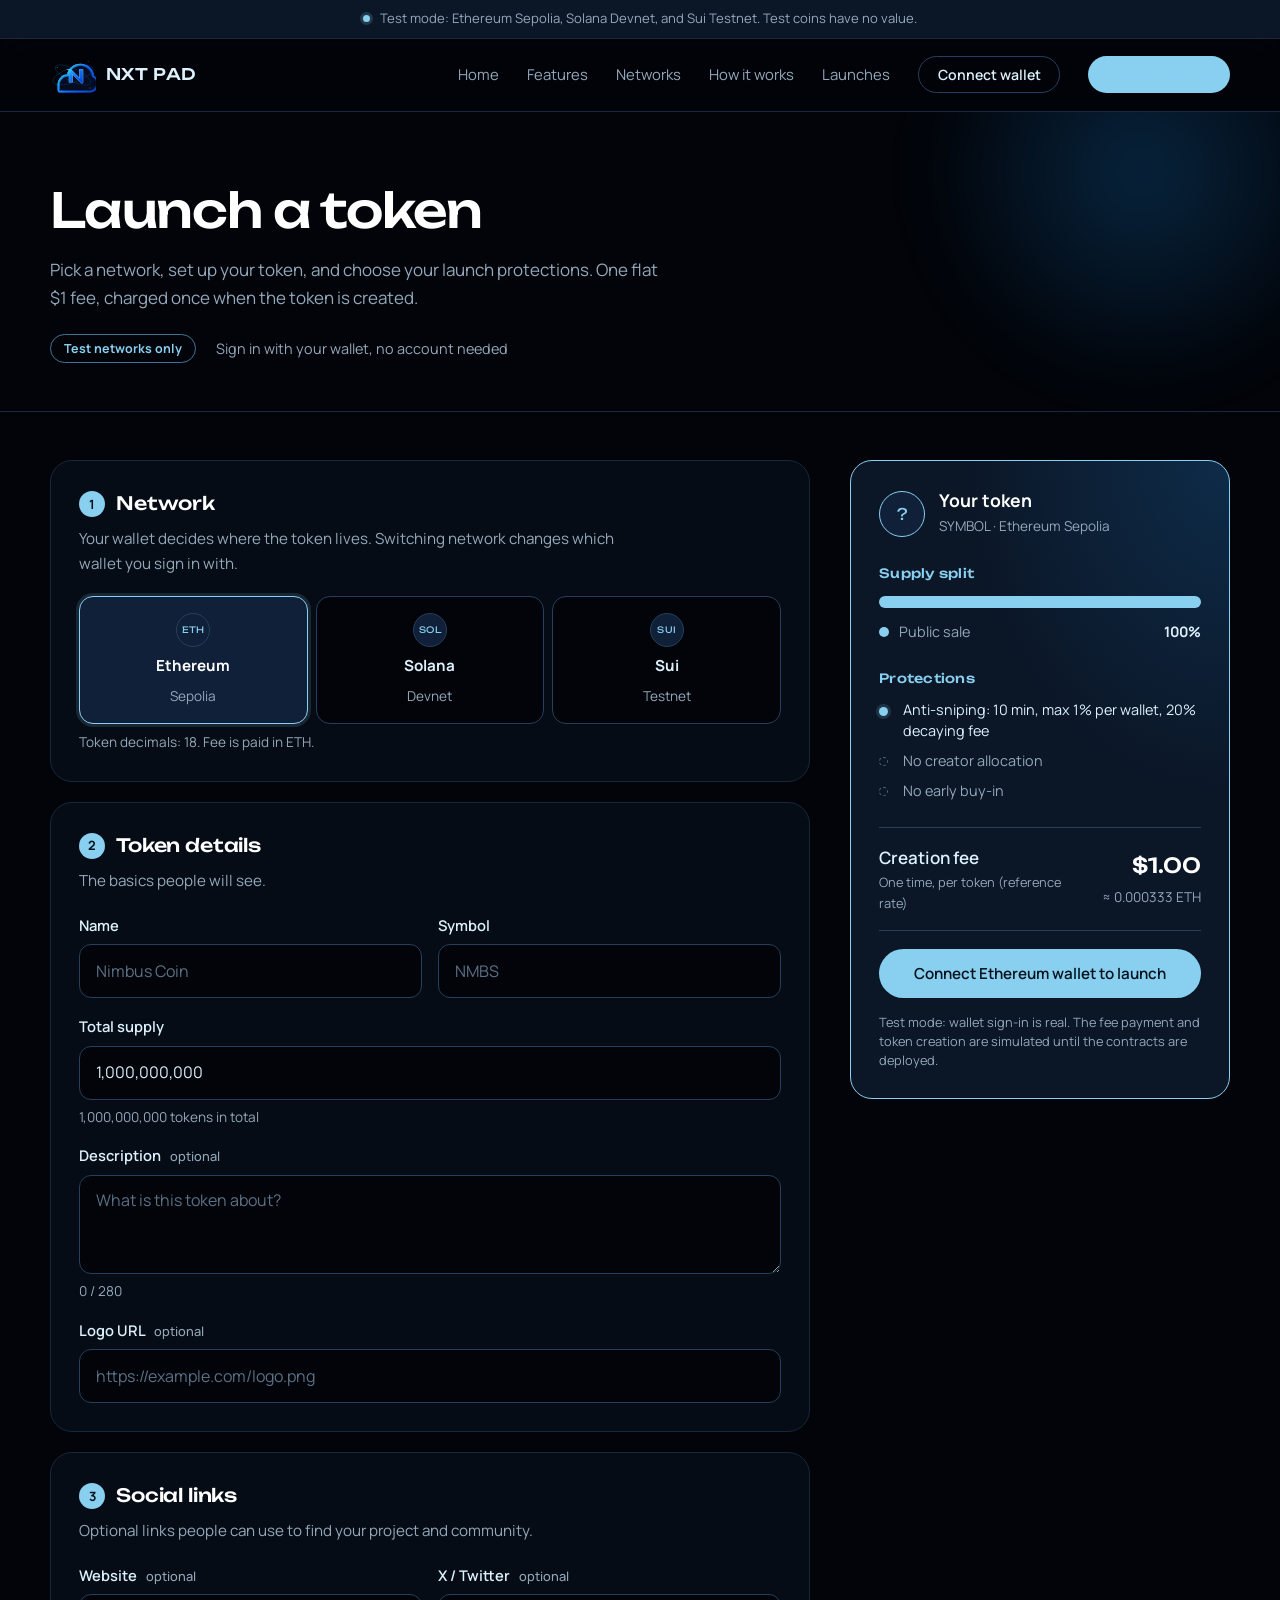
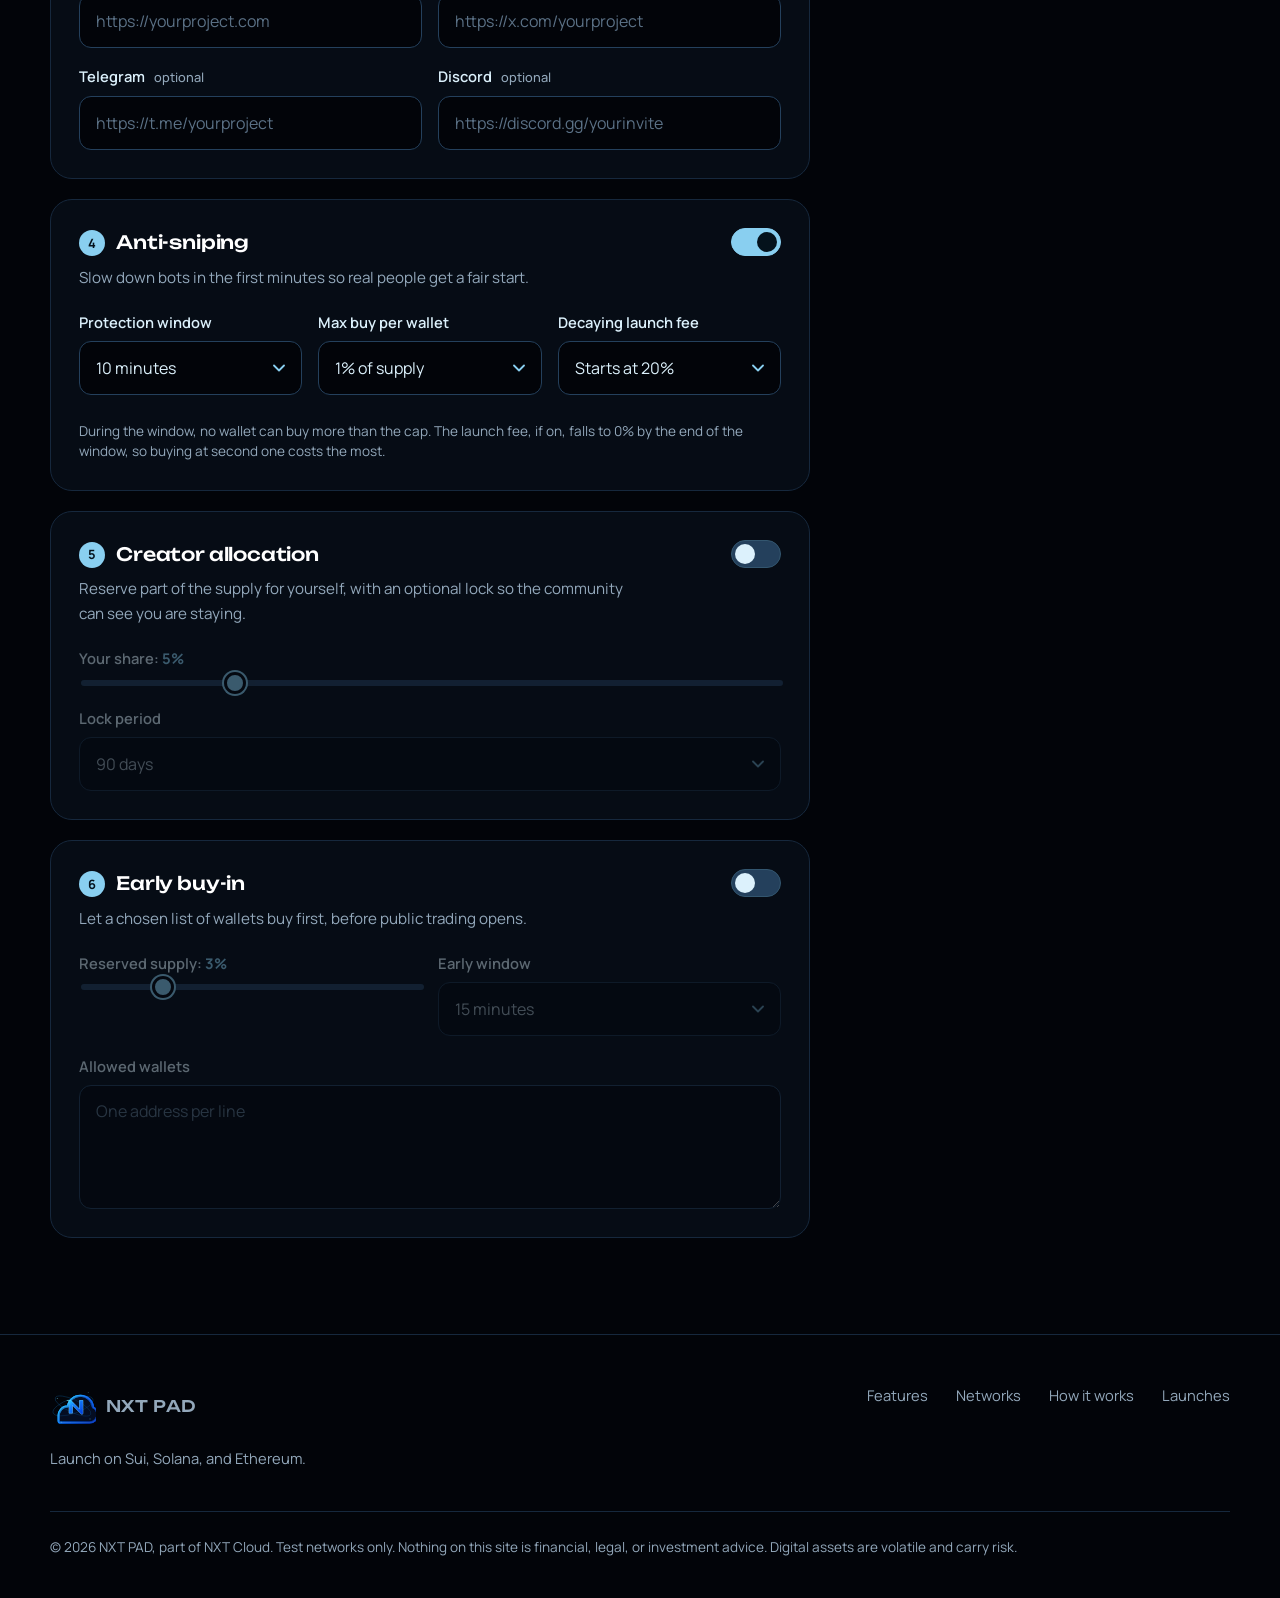
==== commit c04d62c8: "Use unified NXT cloud logo" ====
--- a/launch.html
+++ b/launch.html
@@ -19,7 +19,7 @@
   <div class="testbar" role="note"><i aria-hidden="true"></i>Test mode: Ethereum Sepolia, Solana Devnet, and Sui Testnet. Test coins have no value.</div>
   <header class="site-header">
     <div class="wrap header-inner">
-      <a class="brand" href="index.html" aria-label="NXT PAD home"><img src="assets/img/logo.png" alt="" width="46" height="46"><span>NXT PAD</span></a>
+      <a class="brand" href="index.html" aria-label="NXT PAD home"><img src="assets/img/nxt-logo.svg" alt="" width="46" height="46"><span>NXT PAD</span></a>
       <button class="nav-toggle" type="button" aria-expanded="false" aria-controls="nav">Menu</button>
       <nav class="nav" id="nav" aria-label="Main">
         <a href="index.html">Home</a><a href="index.html#features">Features</a><a href="index.html#networks">Networks</a><a href="index.html#how">How it works</a><a href="tokens.html">Launches</a>
@@ -99,7 +99,7 @@
     </div>
   </main>
 
-  <footer class="site-footer"><div class="wrap"><div class="footer-grid"><div class="footer-brand"><a class="brand" href="index.html" aria-label="NXT PAD home"><img src="assets/img/logo.png" alt="" width="46" height="46"><span>NXT PAD</span></a><p>Launch on Sui, Solana, and Ethereum.</p></div><nav class="footer-links" aria-label="Footer"><a href="index.html#features">Features</a><a href="index.html#networks">Networks</a><a href="index.html#how">How it works</a><a href="tokens.html">Launches</a></nav></div><p class="legal">&copy; <span data-year>2026</span> NXT PAD, part of NXT Cloud. Test networks only. Nothing on this site is financial, legal, or investment advice. Digital assets are volatile and carry risk.</p></div></footer>
+  <footer class="site-footer"><div class="wrap"><div class="footer-grid"><div class="footer-brand"><a class="brand" href="index.html" aria-label="NXT PAD home"><img src="assets/img/nxt-logo.svg" alt="" width="46" height="46"><span>NXT PAD</span></a><p>Launch on Sui, Solana, and Ethereum.</p></div><nav class="footer-links" aria-label="Footer"><a href="index.html#features">Features</a><a href="index.html#networks">Networks</a><a href="index.html#how">How it works</a><a href="tokens.html">Launches</a></nav></div><p class="legal">&copy; <span data-year>2026</span> NXT PAD, part of NXT Cloud. Test networks only. Nothing on this site is financial, legal, or investment advice. Digital assets are volatile and carry risk.</p></div></footer>
 
   <dialog class="modal" id="progress" aria-labelledby="pg-title">
     <div class="modal-head"><h2 id="pg-title">Launching</h2><button class="modal-x" type="button" id="pg-x" aria-label="Close" hidden>&times;</button></div>
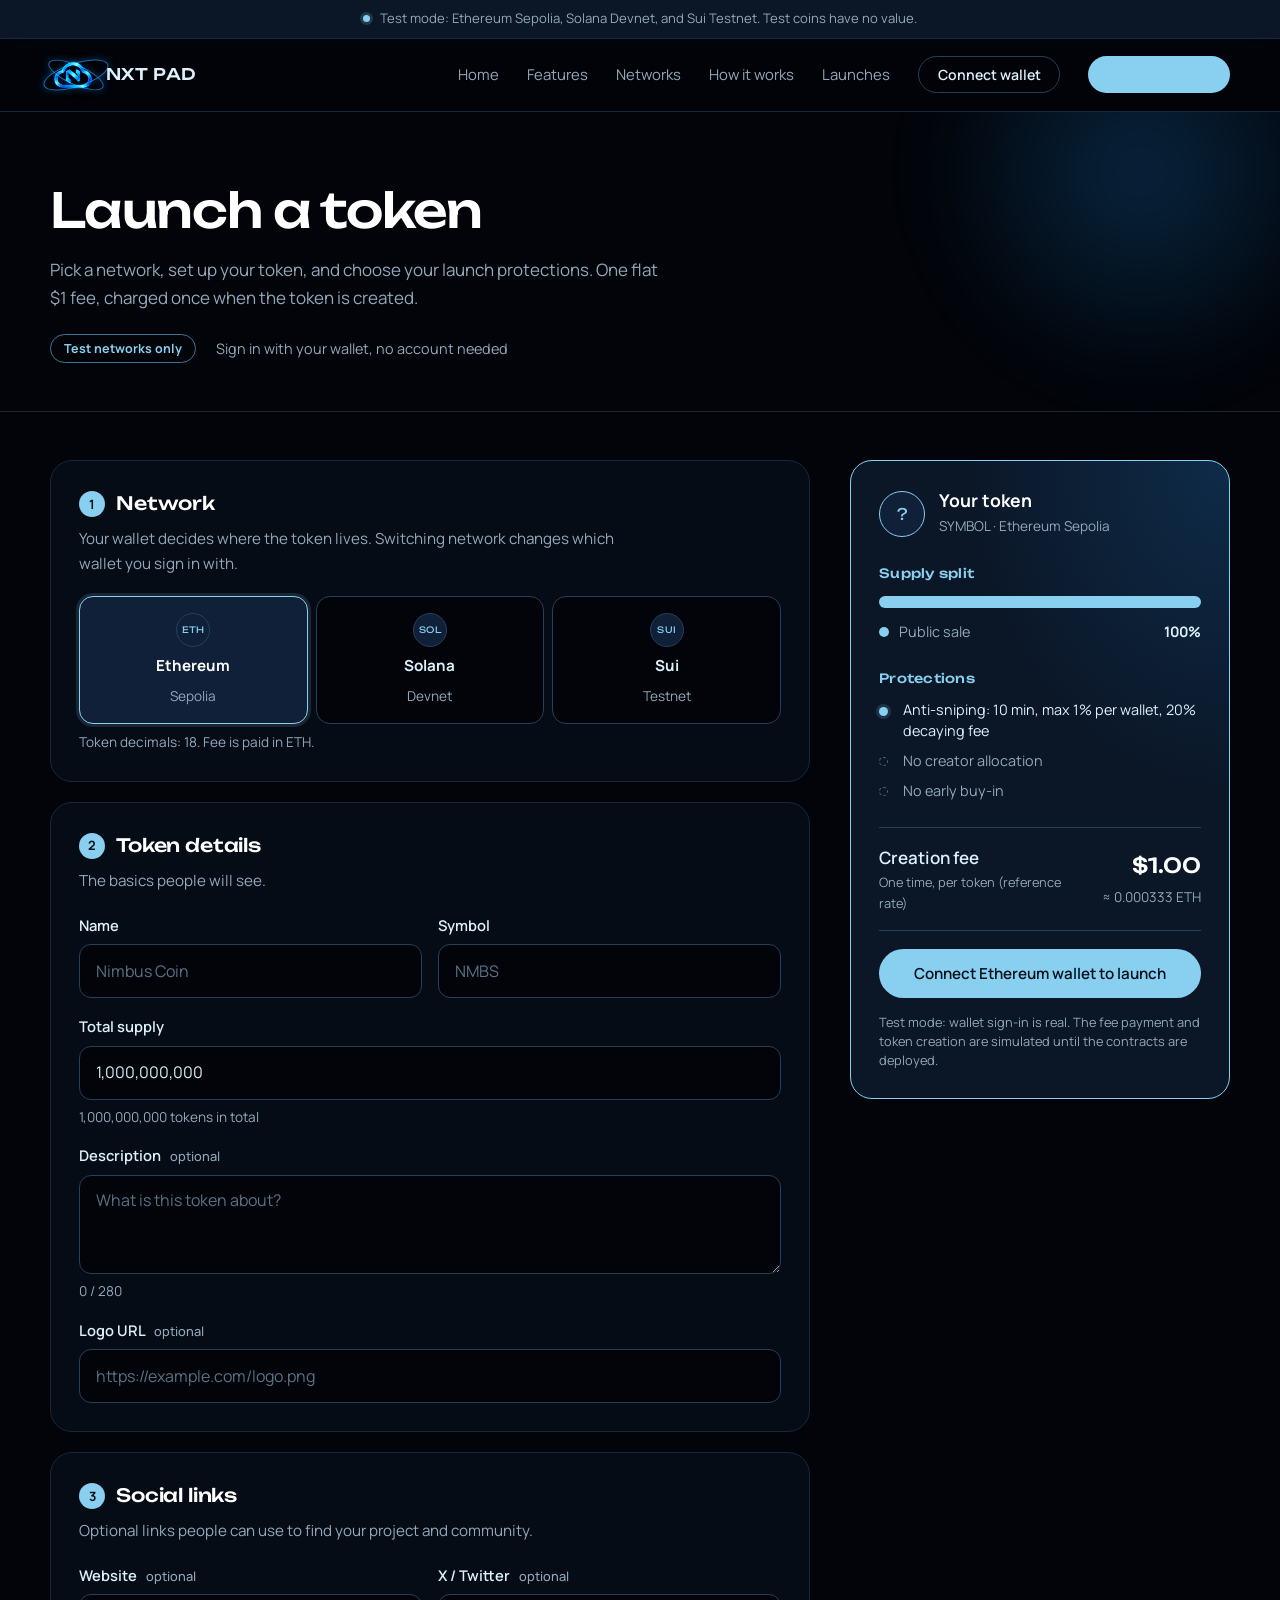
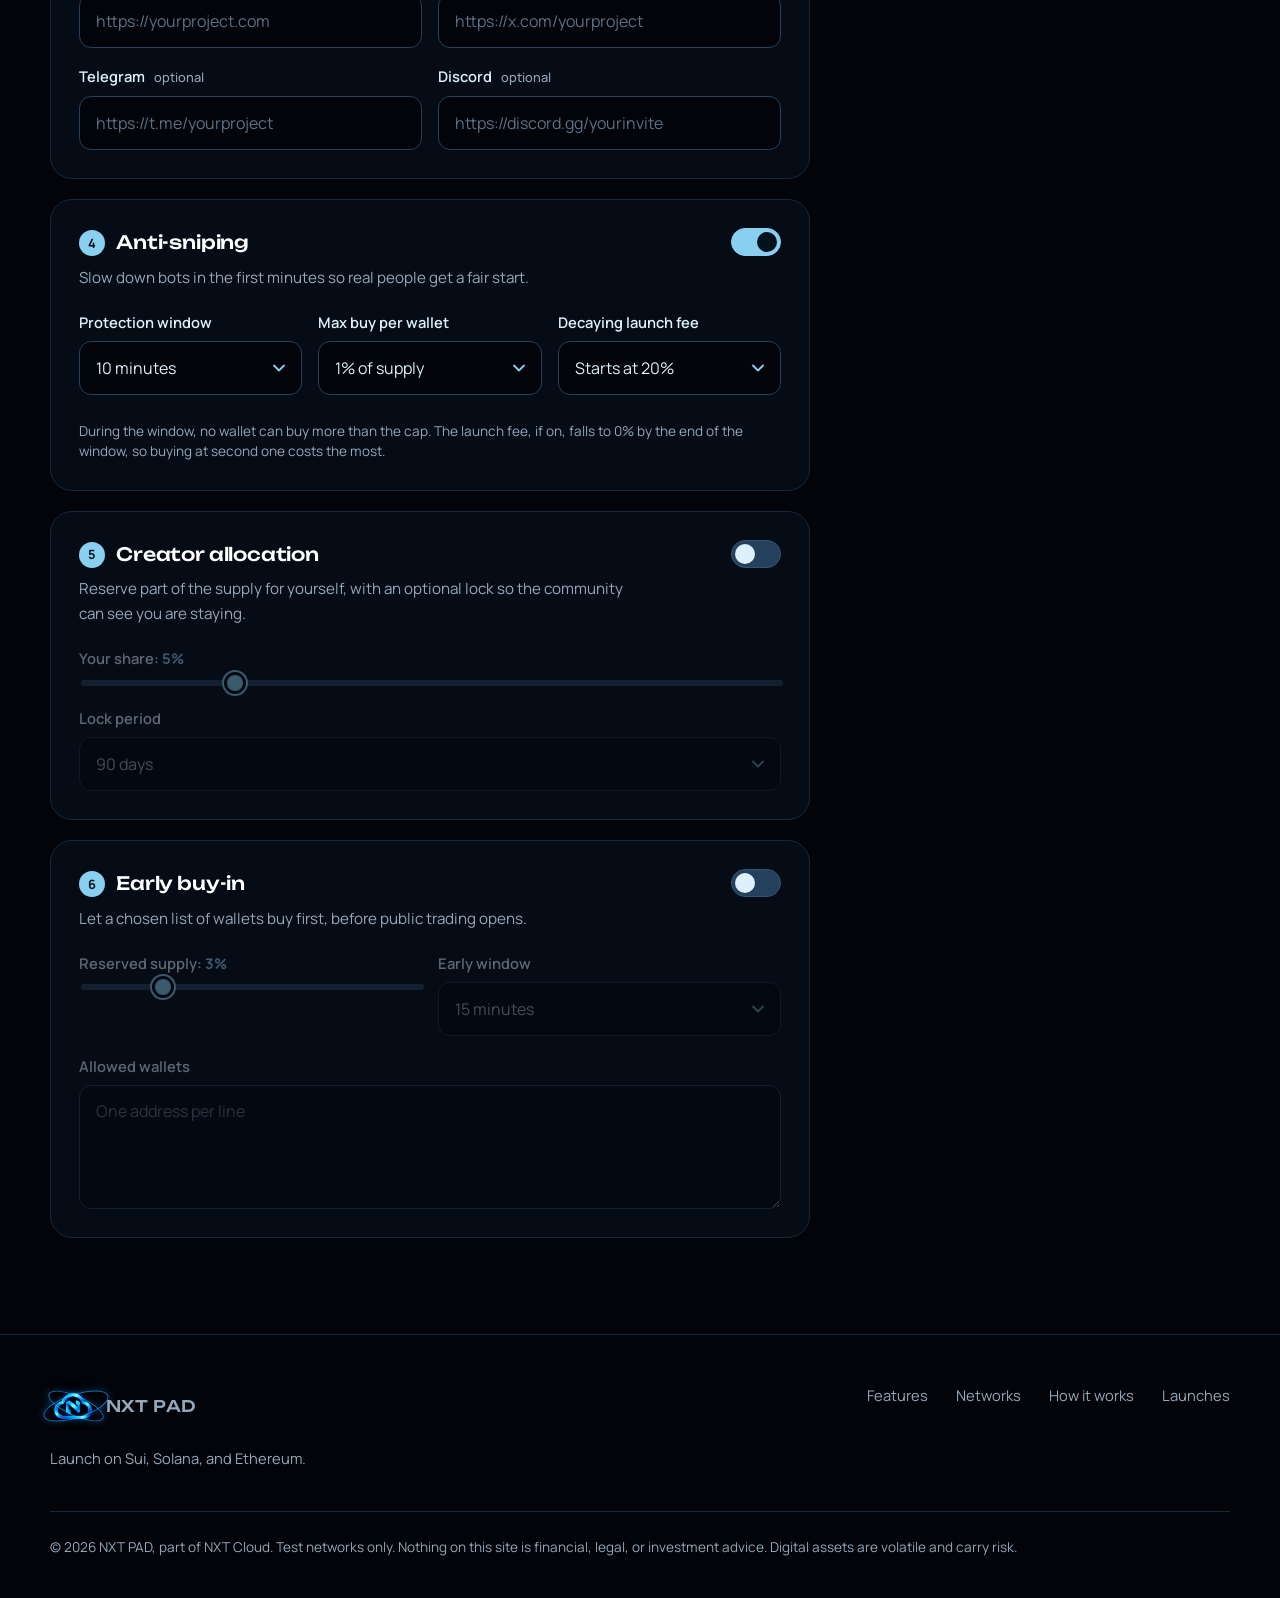
==== commit 28a2c3e4: "Restore pre-branding state" ====
--- a/launch.html
+++ b/launch.html
@@ -19,7 +19,7 @@
   <div class="testbar" role="note"><i aria-hidden="true"></i>Test mode: Ethereum Sepolia, Solana Devnet, and Sui Testnet. Test coins have no value.</div>
   <header class="site-header">
     <div class="wrap header-inner">
-      <a class="brand" href="index.html" aria-label="NXT PAD home"><img src="assets/img/nxt-logo.svg" alt="" width="46" height="46"><span>NXT PAD</span></a>
+      <a class="brand" href="index.html" aria-label="NXT PAD home"><img src="assets/img/logo.png" alt="" width="46" height="46"><span>NXT PAD</span></a>
       <button class="nav-toggle" type="button" aria-expanded="false" aria-controls="nav">Menu</button>
       <nav class="nav" id="nav" aria-label="Main">
         <a href="index.html">Home</a><a href="index.html#features">Features</a><a href="index.html#networks">Networks</a><a href="index.html#how">How it works</a><a href="tokens.html">Launches</a>
@@ -99,7 +99,7 @@
     </div>
   </main>
 
-  <footer class="site-footer"><div class="wrap"><div class="footer-grid"><div class="footer-brand"><a class="brand" href="index.html" aria-label="NXT PAD home"><img src="assets/img/nxt-logo.svg" alt="" width="46" height="46"><span>NXT PAD</span></a><p>Launch on Sui, Solana, and Ethereum.</p></div><nav class="footer-links" aria-label="Footer"><a href="index.html#features">Features</a><a href="index.html#networks">Networks</a><a href="index.html#how">How it works</a><a href="tokens.html">Launches</a></nav></div><p class="legal">&copy; <span data-year>2026</span> NXT PAD, part of NXT Cloud. Test networks only. Nothing on this site is financial, legal, or investment advice. Digital assets are volatile and carry risk.</p></div></footer>
+  <footer class="site-footer"><div class="wrap"><div class="footer-grid"><div class="footer-brand"><a class="brand" href="index.html" aria-label="NXT PAD home"><img src="assets/img/logo.png" alt="" width="46" height="46"><span>NXT PAD</span></a><p>Launch on Sui, Solana, and Ethereum.</p></div><nav class="footer-links" aria-label="Footer"><a href="index.html#features">Features</a><a href="index.html#networks">Networks</a><a href="index.html#how">How it works</a><a href="tokens.html">Launches</a></nav></div><p class="legal">&copy; <span data-year>2026</span> NXT PAD, part of NXT Cloud. Test networks only. Nothing on this site is financial, legal, or investment advice. Digital assets are volatile and carry risk.</p></div></footer>
 
   <dialog class="modal" id="progress" aria-labelledby="pg-title">
     <div class="modal-head"><h2 id="pg-title">Launching</h2><button class="modal-x" type="button" id="pg-x" aria-label="Close" hidden>&times;</button></div>
--- a/assets/css/style.css
+++ b/assets/css/style.css
@@ -557,3 +557,14 @@
 [hidden] { display: none !important; }
 
 .card > .pill { align-self: flex-start; }
+
+
+/* Unified NXT cloud logo + animated orbital rings */
+.brand,.footer-brand .brand{position:relative;overflow:visible;isolation:isolate}
+.brand::before,.brand::after,.footer-brand .brand::before,.footer-brand .brand::after{content:"";position:absolute;left:26px;top:50%;border:1px solid rgba(30,155,255,.72);border-radius:50%;pointer-events:none;z-index:0;box-shadow:0 0 10px rgba(0,150,255,.32)}
+.brand::before,.footer-brand .brand::before{width:68px;height:24px;transform:translate(-50%,-50%) rotate(-18deg);animation:nxtPadLogoOrbit 7s linear infinite}
+.brand::after,.footer-brand .brand::after{width:60px;height:20px;transform:translate(-50%,-50%) rotate(24deg);animation:nxtPadLogoOrbitReverse 9s linear infinite}
+.brand img,.brand span{position:relative;z-index:2}
+@keyframes nxtPadLogoOrbit{to{transform:translate(-50%,-50%) rotate(342deg)}}
+@keyframes nxtPadLogoOrbitReverse{to{transform:translate(-50%,-50%) rotate(-336deg)}}
+@media(prefers-reduced-motion:reduce){.brand::before,.brand::after,.footer-brand .brand::before,.footer-brand .brand::after{animation:none}}
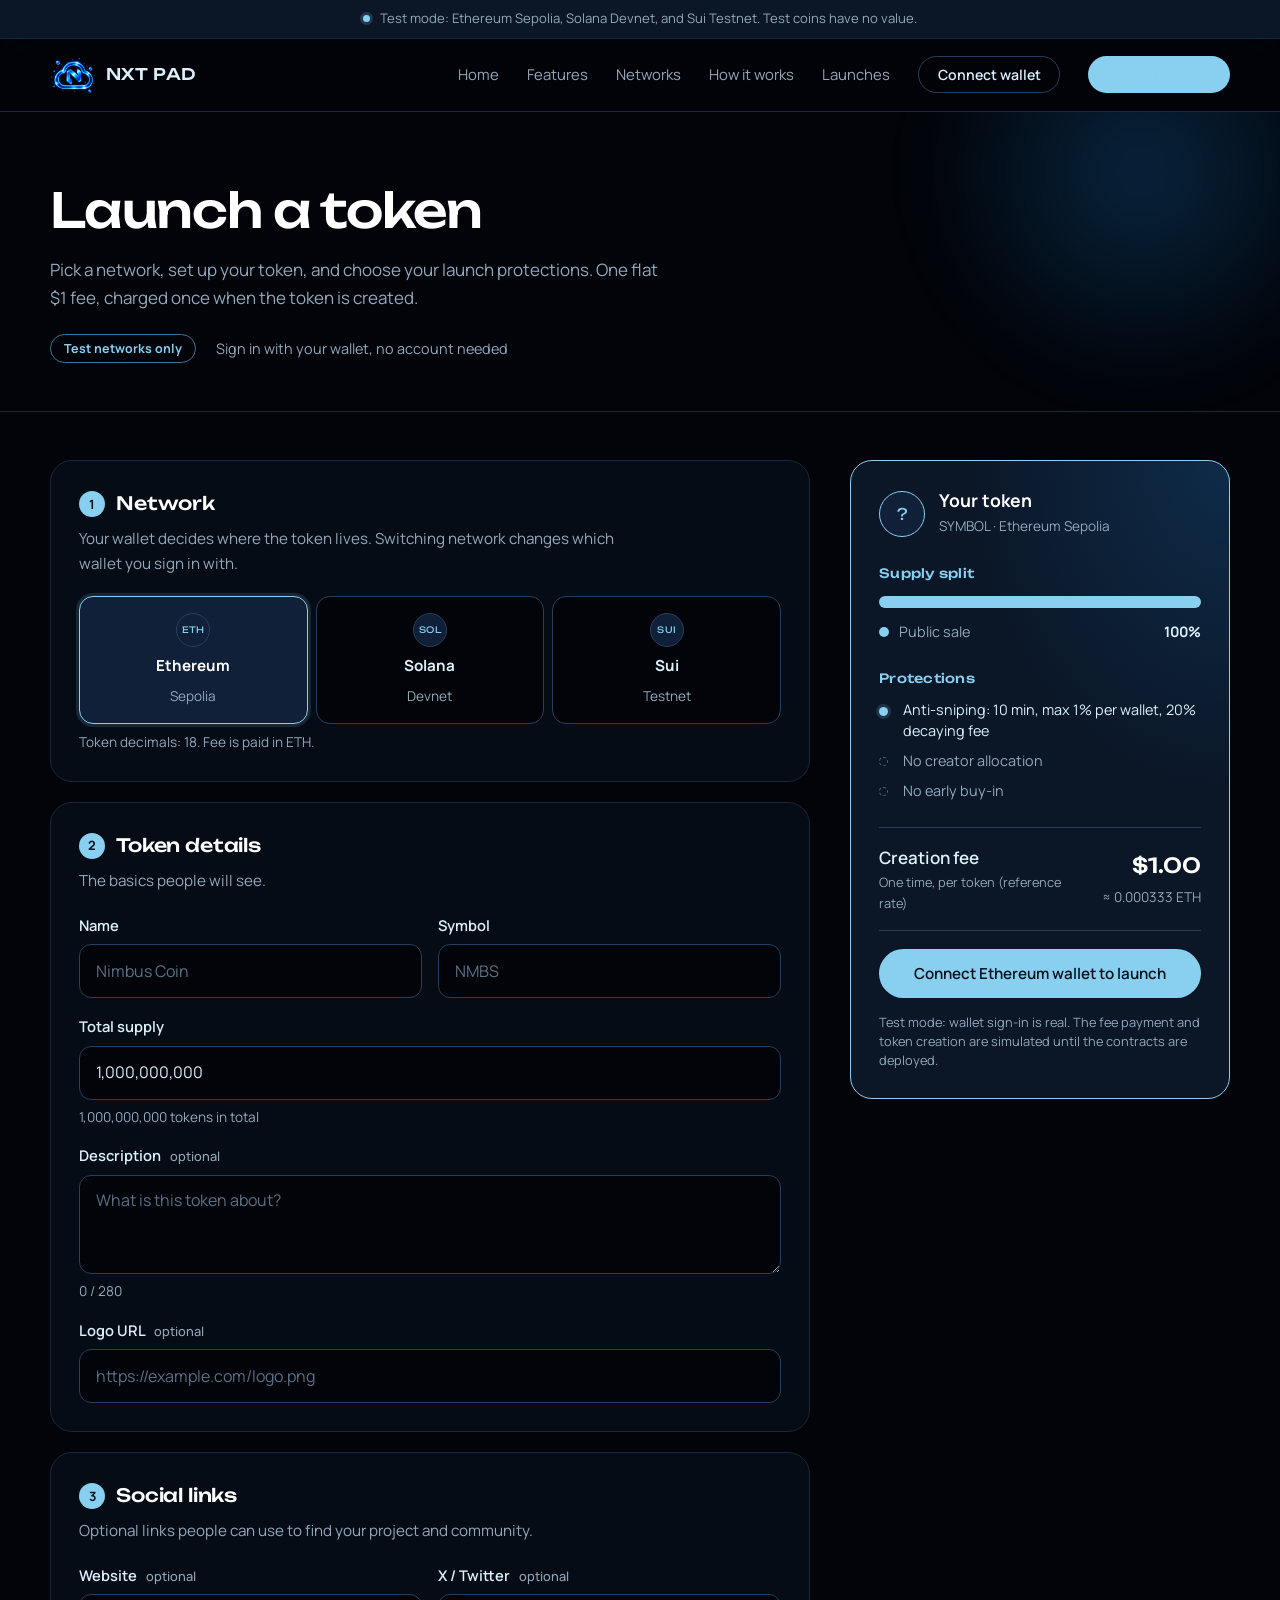
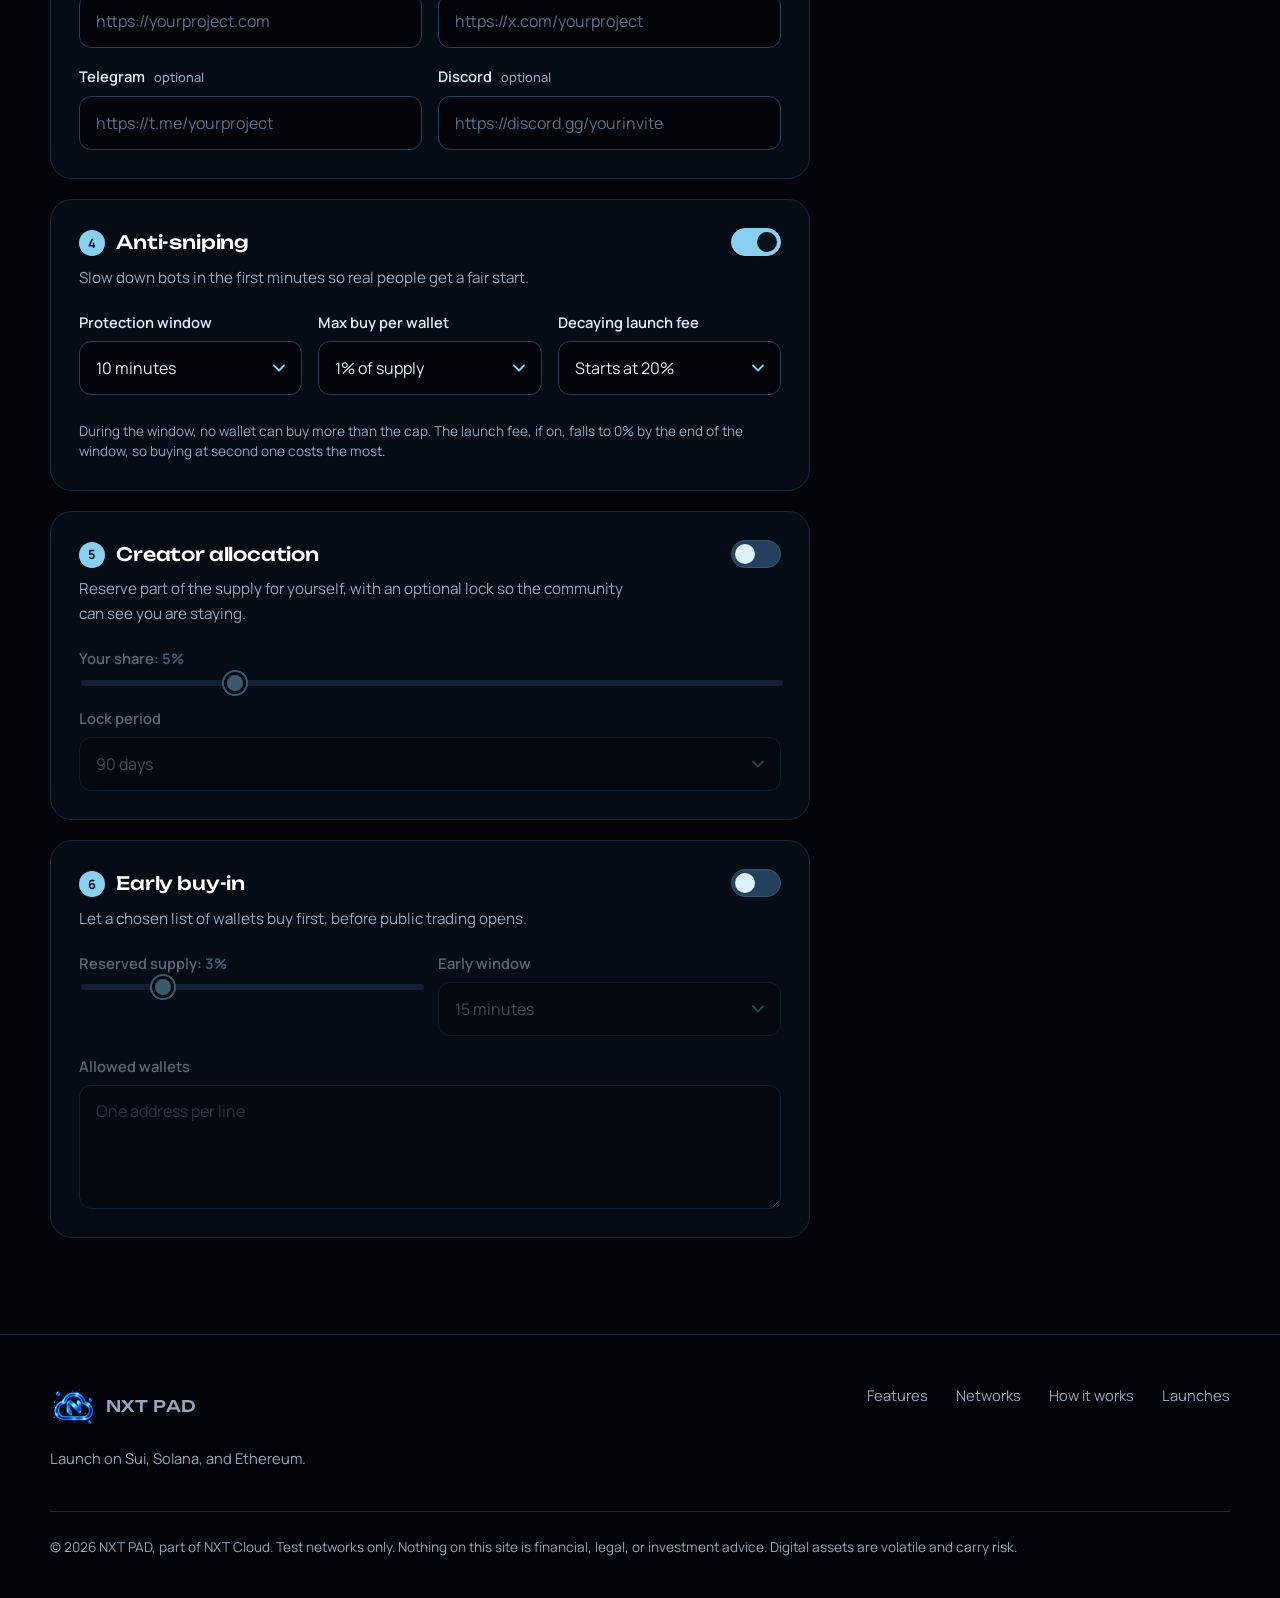
==== commit 57e47278: "Use exact NXT master logo" ====
--- a/launch.html
+++ b/launch.html
@@ -19,7 +19,7 @@
   <div class="testbar" role="note"><i aria-hidden="true"></i>Test mode: Ethereum Sepolia, Solana Devnet, and Sui Testnet. Test coins have no value.</div>
   <header class="site-header">
     <div class="wrap header-inner">
-      <a class="brand" href="index.html" aria-label="NXT PAD home"><img src="assets/img/logo.png" alt="" width="46" height="46"><span>NXT PAD</span></a>
+      <a class="brand" href="index.html" aria-label="NXT PAD home"><img src="assets/img/ChatGPT Image Sep 19, 2026, 03_49_14 PM.png" alt="" width="46" height="46"><span>NXT PAD</span></a>
       <button class="nav-toggle" type="button" aria-expanded="false" aria-controls="nav">Menu</button>
       <nav class="nav" id="nav" aria-label="Main">
         <a href="index.html">Home</a><a href="index.html#features">Features</a><a href="index.html#networks">Networks</a><a href="index.html#how">How it works</a><a href="tokens.html">Launches</a>
@@ -99,7 +99,7 @@
     </div>
   </main>
 
-  <footer class="site-footer"><div class="wrap"><div class="footer-grid"><div class="footer-brand"><a class="brand" href="index.html" aria-label="NXT PAD home"><img src="assets/img/logo.png" alt="" width="46" height="46"><span>NXT PAD</span></a><p>Launch on Sui, Solana, and Ethereum.</p></div><nav class="footer-links" aria-label="Footer"><a href="index.html#features">Features</a><a href="index.html#networks">Networks</a><a href="index.html#how">How it works</a><a href="tokens.html">Launches</a></nav></div><p class="legal">&copy; <span data-year>2026</span> NXT PAD, part of NXT Cloud. Test networks only. Nothing on this site is financial, legal, or investment advice. Digital assets are volatile and carry risk.</p></div></footer>
+  <footer class="site-footer"><div class="wrap"><div class="footer-grid"><div class="footer-brand"><a class="brand" href="index.html" aria-label="NXT PAD home"><img src="assets/img/ChatGPT Image Sep 19, 2026, 03_49_14 PM.png" alt="" width="46" height="46"><span>NXT PAD</span></a><p>Launch on Sui, Solana, and Ethereum.</p></div><nav class="footer-links" aria-label="Footer"><a href="index.html#features">Features</a><a href="index.html#networks">Networks</a><a href="index.html#how">How it works</a><a href="tokens.html">Launches</a></nav></div><p class="legal">&copy; <span data-year>2026</span> NXT PAD, part of NXT Cloud. Test networks only. Nothing on this site is financial, legal, or investment advice. Digital assets are volatile and carry risk.</p></div></footer>
 
   <dialog class="modal" id="progress" aria-labelledby="pg-title">
     <div class="modal-head"><h2 id="pg-title">Launching</h2><button class="modal-x" type="button" id="pg-x" aria-label="Close" hidden>&times;</button></div>
--- a/assets/css/style.css
+++ b/assets/css/style.css
@@ -557,14 +557,3 @@
 [hidden] { display: none !important; }
 
 .card > .pill { align-self: flex-start; }
-
-
-/* Unified NXT cloud logo + animated orbital rings */
-.brand,.footer-brand .brand{position:relative;overflow:visible;isolation:isolate}
-.brand::before,.brand::after,.footer-brand .brand::before,.footer-brand .brand::after{content:"";position:absolute;left:26px;top:50%;border:1px solid rgba(30,155,255,.72);border-radius:50%;pointer-events:none;z-index:0;box-shadow:0 0 10px rgba(0,150,255,.32)}
-.brand::before,.footer-brand .brand::before{width:68px;height:24px;transform:translate(-50%,-50%) rotate(-18deg);animation:nxtPadLogoOrbit 7s linear infinite}
-.brand::after,.footer-brand .brand::after{width:60px;height:20px;transform:translate(-50%,-50%) rotate(24deg);animation:nxtPadLogoOrbitReverse 9s linear infinite}
-.brand img,.brand span{position:relative;z-index:2}
-@keyframes nxtPadLogoOrbit{to{transform:translate(-50%,-50%) rotate(342deg)}}
-@keyframes nxtPadLogoOrbitReverse{to{transform:translate(-50%,-50%) rotate(-336deg)}}
-@media(prefers-reduced-motion:reduce){.brand::before,.brand::after,.footer-brand .brand::before,.footer-brand .brand::after{animation:none}}
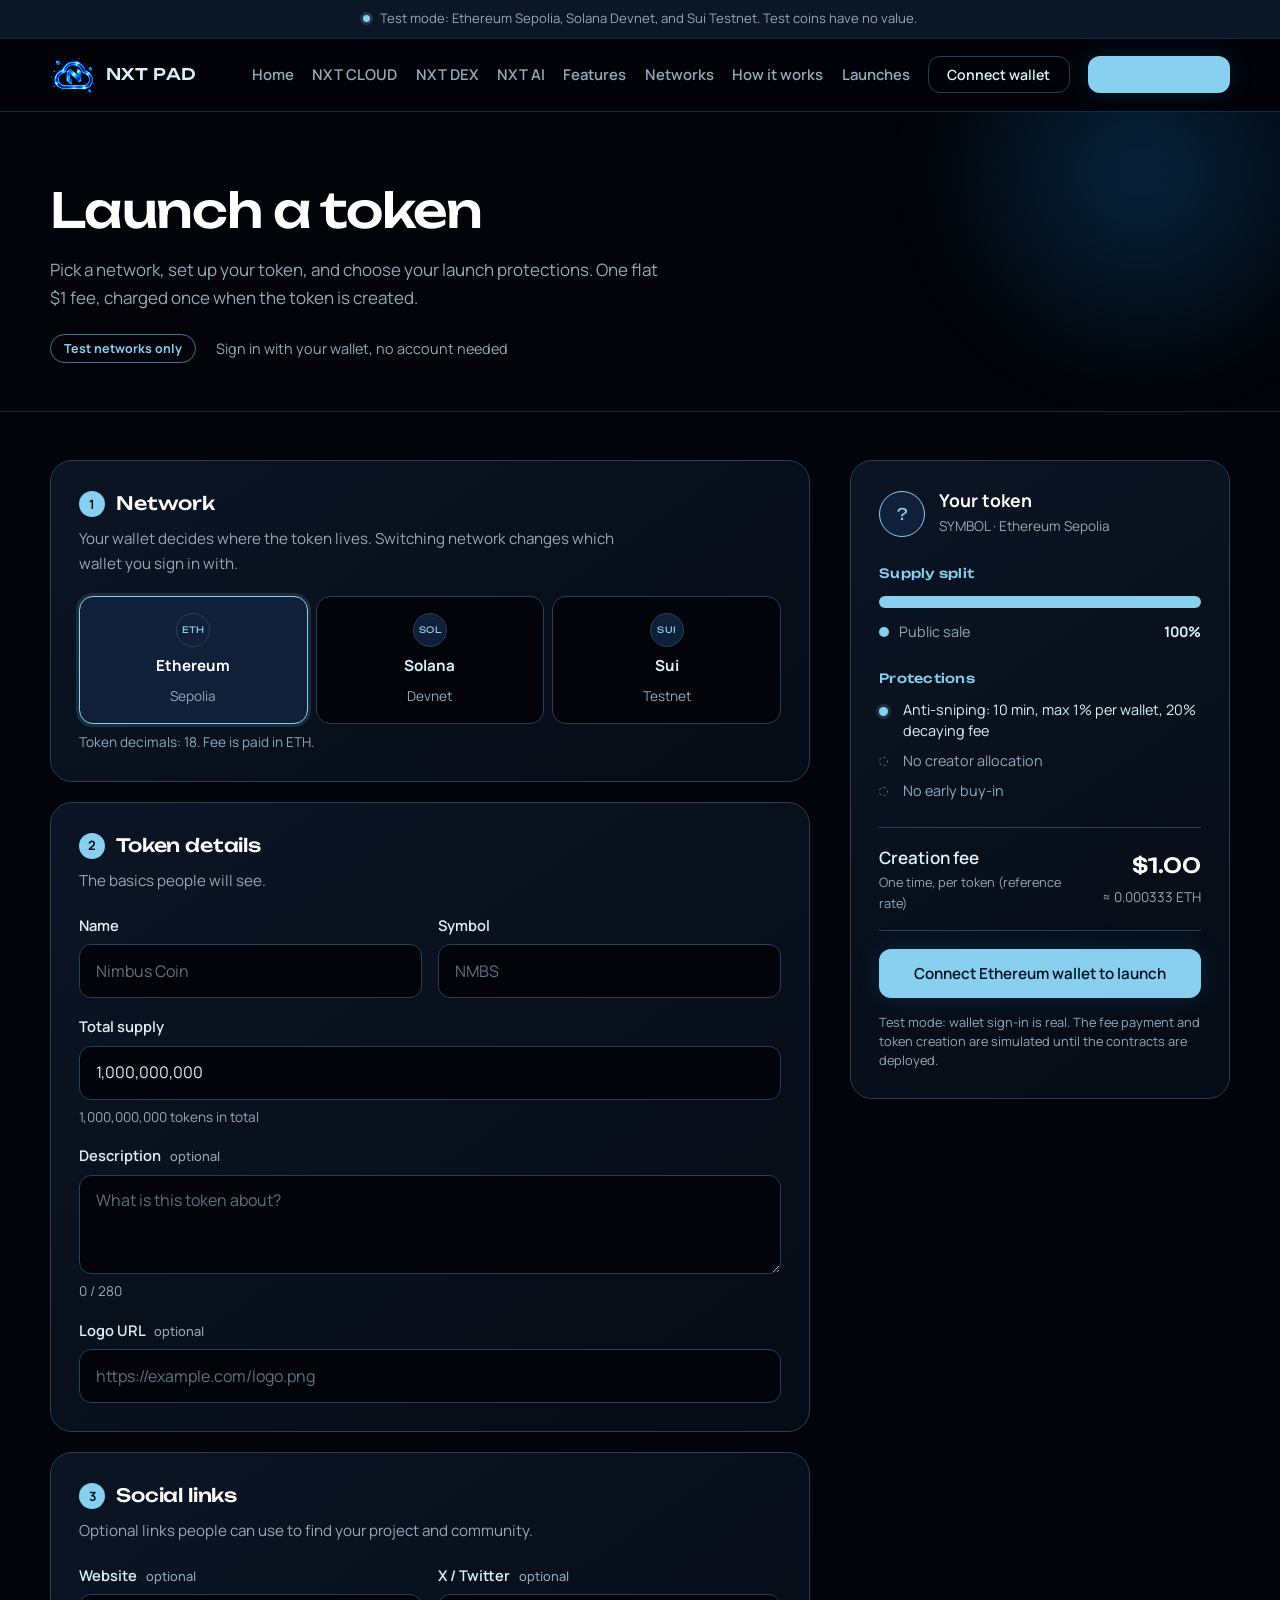
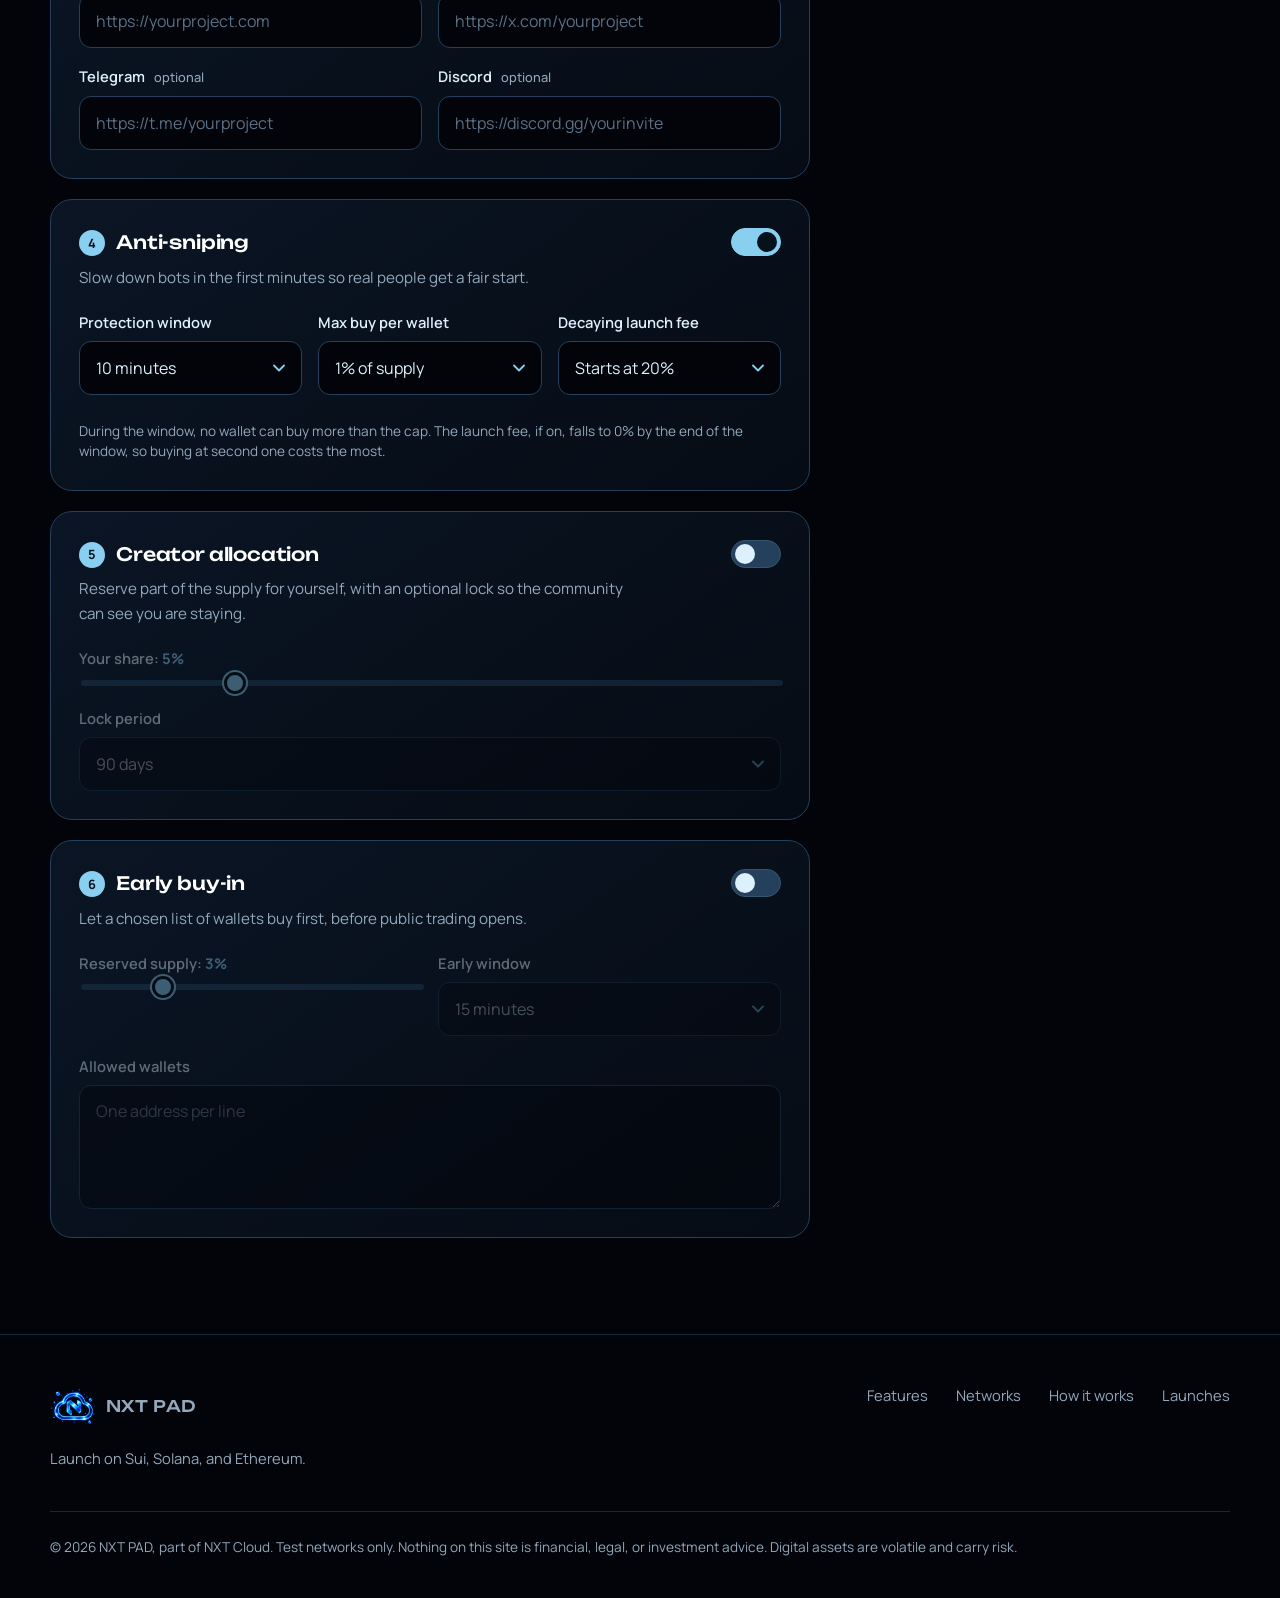
==== commit 5b411044: "Unify NXT PAD ecosystem styling and navigation" ====
--- a/launch.html
+++ b/launch.html
@@ -13,6 +13,7 @@
   <link rel="preconnect" href="https://fonts.gstatic.com" crossorigin>
   <link href="https://fonts.googleapis.com/css2?family=Manrope:wght@400;500;600;700&family=Unbounded:wght@400;500&display=swap" rel="stylesheet">
   <link rel="stylesheet" href="assets/css/style.css">
+  <link rel="stylesheet" href="assets/css/nxt-unified.css">
 </head>
 <body>
   <a class="skip" href="#main">Skip to content</a>
@@ -22,7 +23,10 @@
       <a class="brand" href="index.html" aria-label="NXT PAD home"><img src="assets/img/ChatGPT Image Sep 19, 2026, 03_49_14 PM.png" alt="" width="46" height="46"><span>NXT PAD</span></a>
       <button class="nav-toggle" type="button" aria-expanded="false" aria-controls="nav">Menu</button>
       <nav class="nav" id="nav" aria-label="Main">
-        <a href="index.html">Home</a><a href="index.html#features">Features</a><a href="index.html#networks">Networks</a><a href="index.html#how">How it works</a><a href="tokens.html">Launches</a>
+        <a href="index.html">Home</a>
+        <a href="https://nxtcloud.nxtpadsupport.workers.dev/">NXT CLOUD</a>
+        <a href="https://nxtdex.nxtpadsupport.workers.dev/">NXT DEX</a>
+        <a href="https://nxtai.nxtpadsupport.workers.dev/">NXT AI</a><a href="index.html#features">Features</a><a href="index.html#networks">Networks</a><a href="index.html#how">How it works</a><a href="tokens.html">Launches</a>
         <button class="btn btn-ghost btn-sm" type="button" data-wallet-btn>Connect wallet</button>
         <a class="btn btn-primary btn-sm" href="launch.html" aria-current="page">Launch a token</a>
       </nav>
--- a/assets/css/nxt-unified.css
+++ b/assets/css/nxt-unified.css
@@ -0,0 +1,16 @@
+/* NXT Unified Ecosystem Theme — shared visual language */
+:root{--nxt-black:#020409;--nxt-ink:#060c15;--nxt-navy:#0b1626;--nxt-navy2:#102038;--nxt-line:#16283d;--nxt-line2:#24405c;--nxt-sky:#89cff0;--nxt-mist:#dcf1fc;--nxt-muted:#93a8bb;--nxt-blue:#1e9bff}
+html{scroll-behavior:smooth}
+body{background:var(--nxt-black);color:var(--nxt-mist)}
+.site-header{background:rgba(2,4,9,.84);border-bottom-color:var(--nxt-line);backdrop-filter:blur(18px)}
+.nav{gap:1.15rem}
+.nav a{color:var(--nxt-muted);font-weight:600}
+.nav a:hover,.nav a[aria-current=page]{color:var(--nxt-sky)}
+.card,.panel{border-color:var(--nxt-line2);background:linear-gradient(145deg,rgba(11,22,38,.94),rgba(6,12,21,.96))}
+.btn{border-radius:12px}
+.btn-primary{background:var(--nxt-sky);color:#04121c;box-shadow:0 0 24px rgba(30,155,255,.16)}
+.btn-primary:hover{background:#dcf1fc}
+.btn-ghost{border-color:var(--nxt-line2);background:rgba(6,12,21,.5)}
+input,textarea,select{border-color:var(--nxt-line2)}
+.site-footer{border-top-color:var(--nxt-line)}
+@media(max-width:960px){.nav{background:rgba(2,4,9,.98)}}
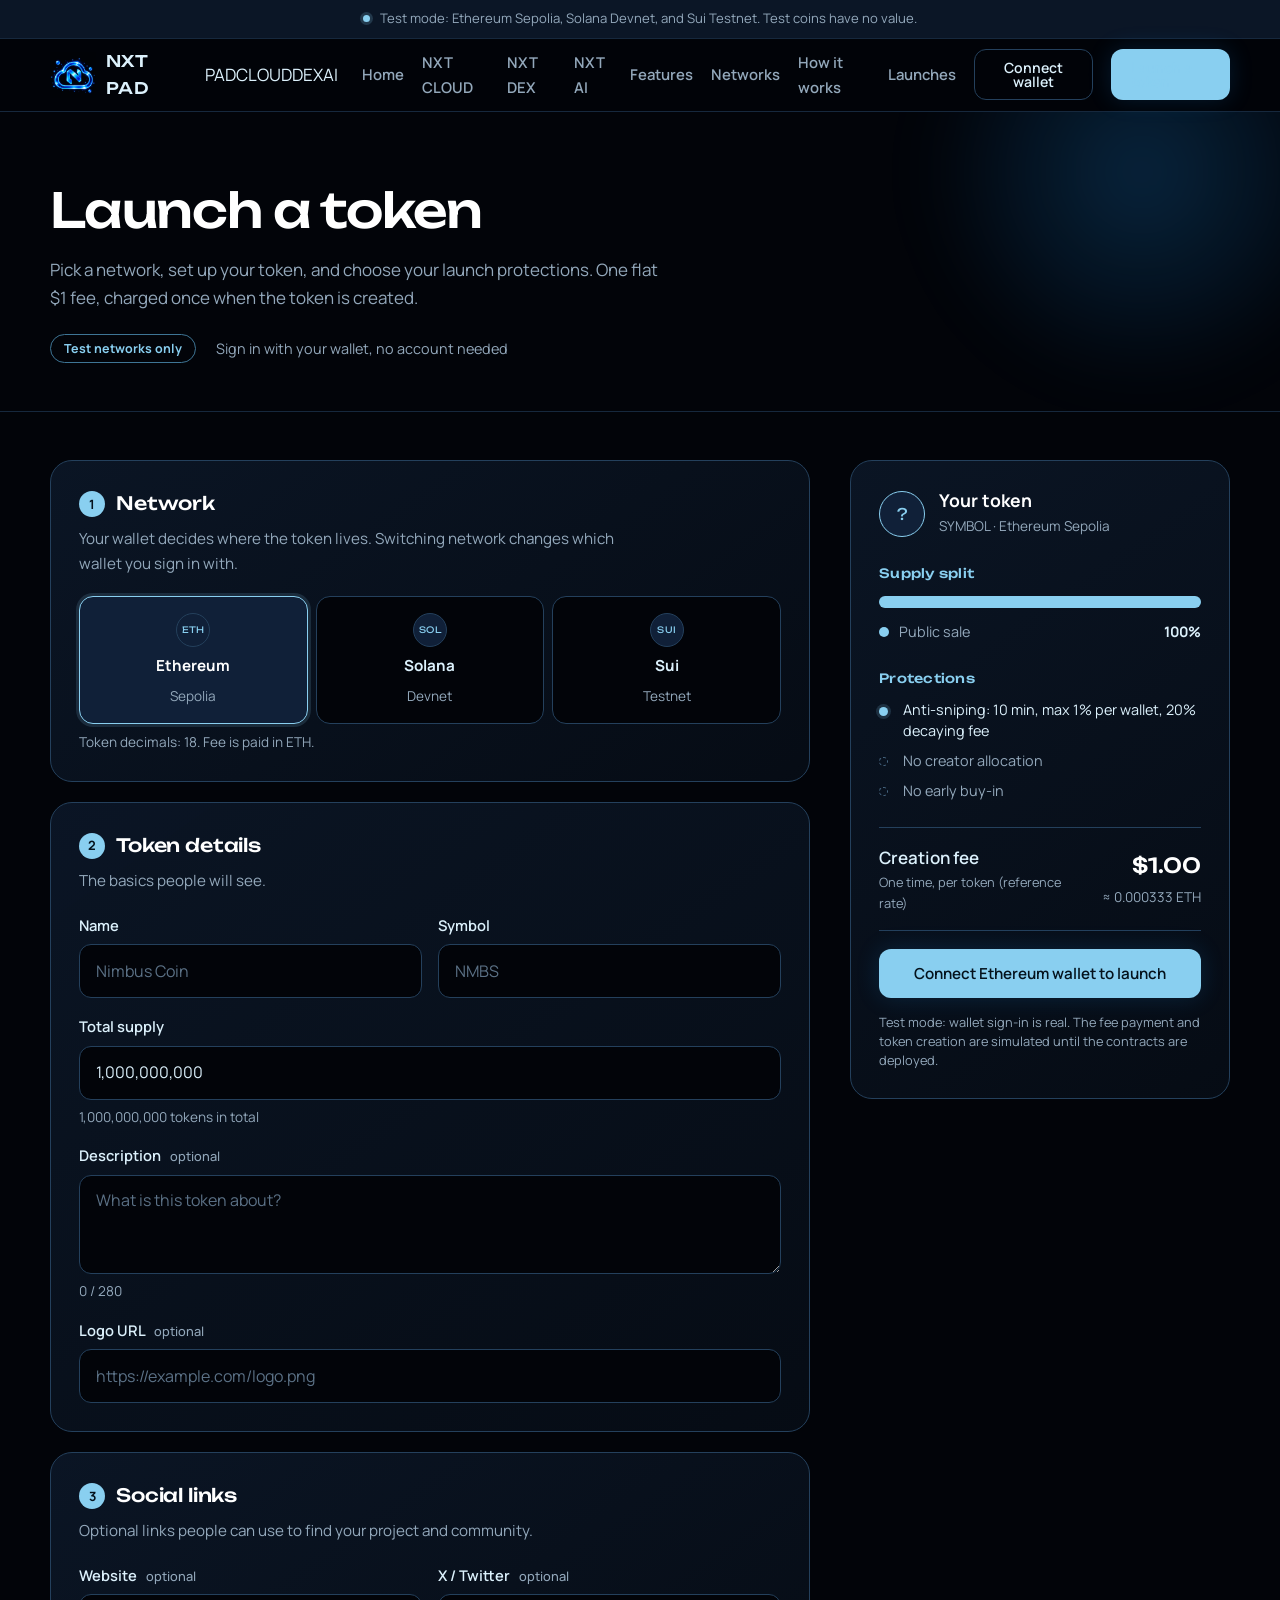
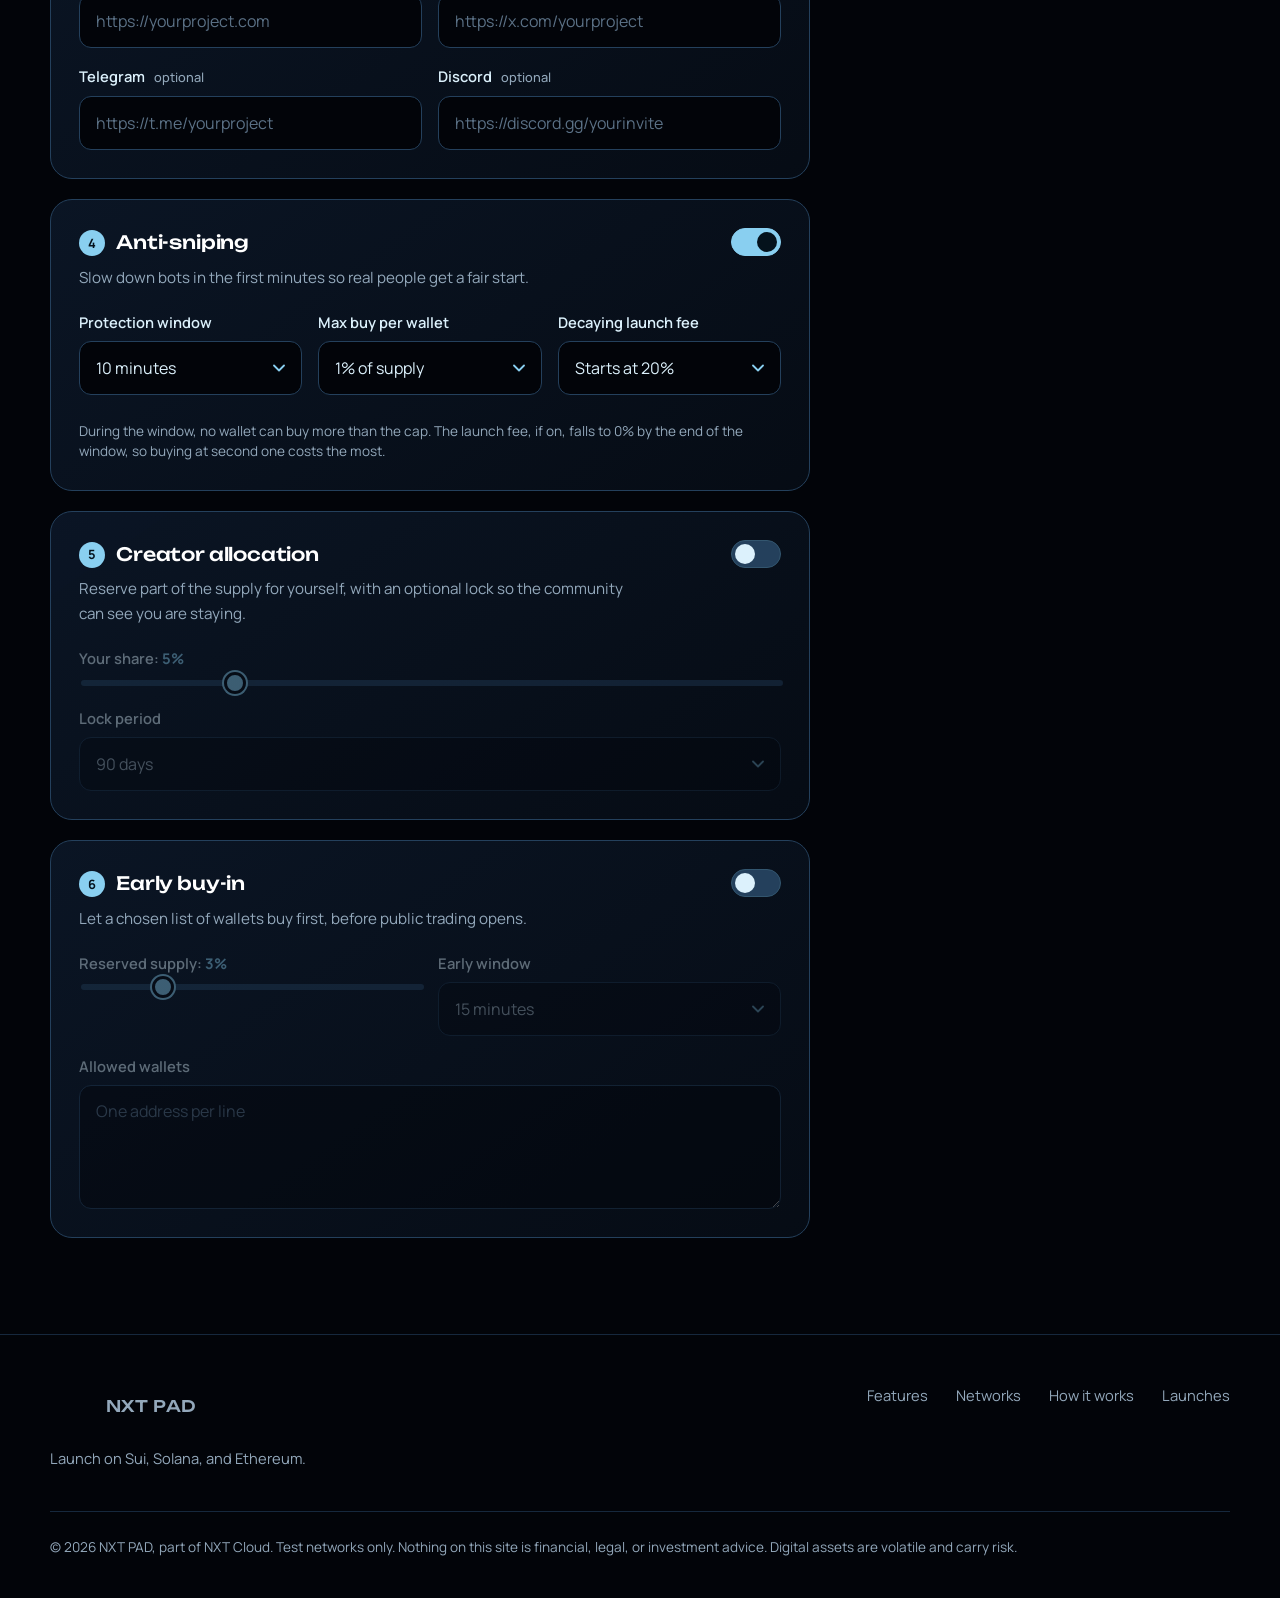
==== commit 867618ab: "Redesign NXT PAD page with NXT ecosystem navigation and v2 visual system" ====
--- a/launch.html
+++ b/launch.html
@@ -14,6 +14,7 @@
   <link href="https://fonts.googleapis.com/css2?family=Manrope:wght@400;500;600;700&family=Unbounded:wght@400;500&display=swap" rel="stylesheet">
   <link rel="stylesheet" href="assets/css/style.css">
   <link rel="stylesheet" href="assets/css/nxt-unified.css">
+  <link rel="stylesheet" href="assets/css/nxt-v2.css">
 </head>
 <body>
   <a class="skip" href="#main">Skip to content</a>
@@ -22,7 +23,8 @@
     <div class="wrap header-inner">
       <a class="brand" href="index.html" aria-label="NXT PAD home"><img src="assets/img/ChatGPT Image Sep 19, 2026, 03_49_14 PM.png" alt="" width="46" height="46"><span>NXT PAD</span></a>
       <button class="nav-toggle" type="button" aria-expanded="false" aria-controls="nav">Menu</button>
-      <nav class="nav" id="nav" aria-label="Main">
+      <div class="nxt-ecosystem" aria-label="NXT ecosystem"><a class="active" href="https://nxtpad.nxtpadsupport.workers.dev/">PAD</a><a href="https://github.com/NXTPAD/NXTCLOUD">CLOUD</a><a href="https://github.com/NXTPAD/NXTDEX">DEX</a><a href="https://github.com/NXTPAD/NXTAI">AI</a></div>
+        <nav class="nav" id="nav" aria-label="Main">
         <a href="index.html">Home</a>
         <a href="https://nxtcloud.nxtpadsupport.workers.dev/">NXT CLOUD</a>
         <a href="https://nxtdex.nxtpadsupport.workers.dev/">NXT DEX</a>
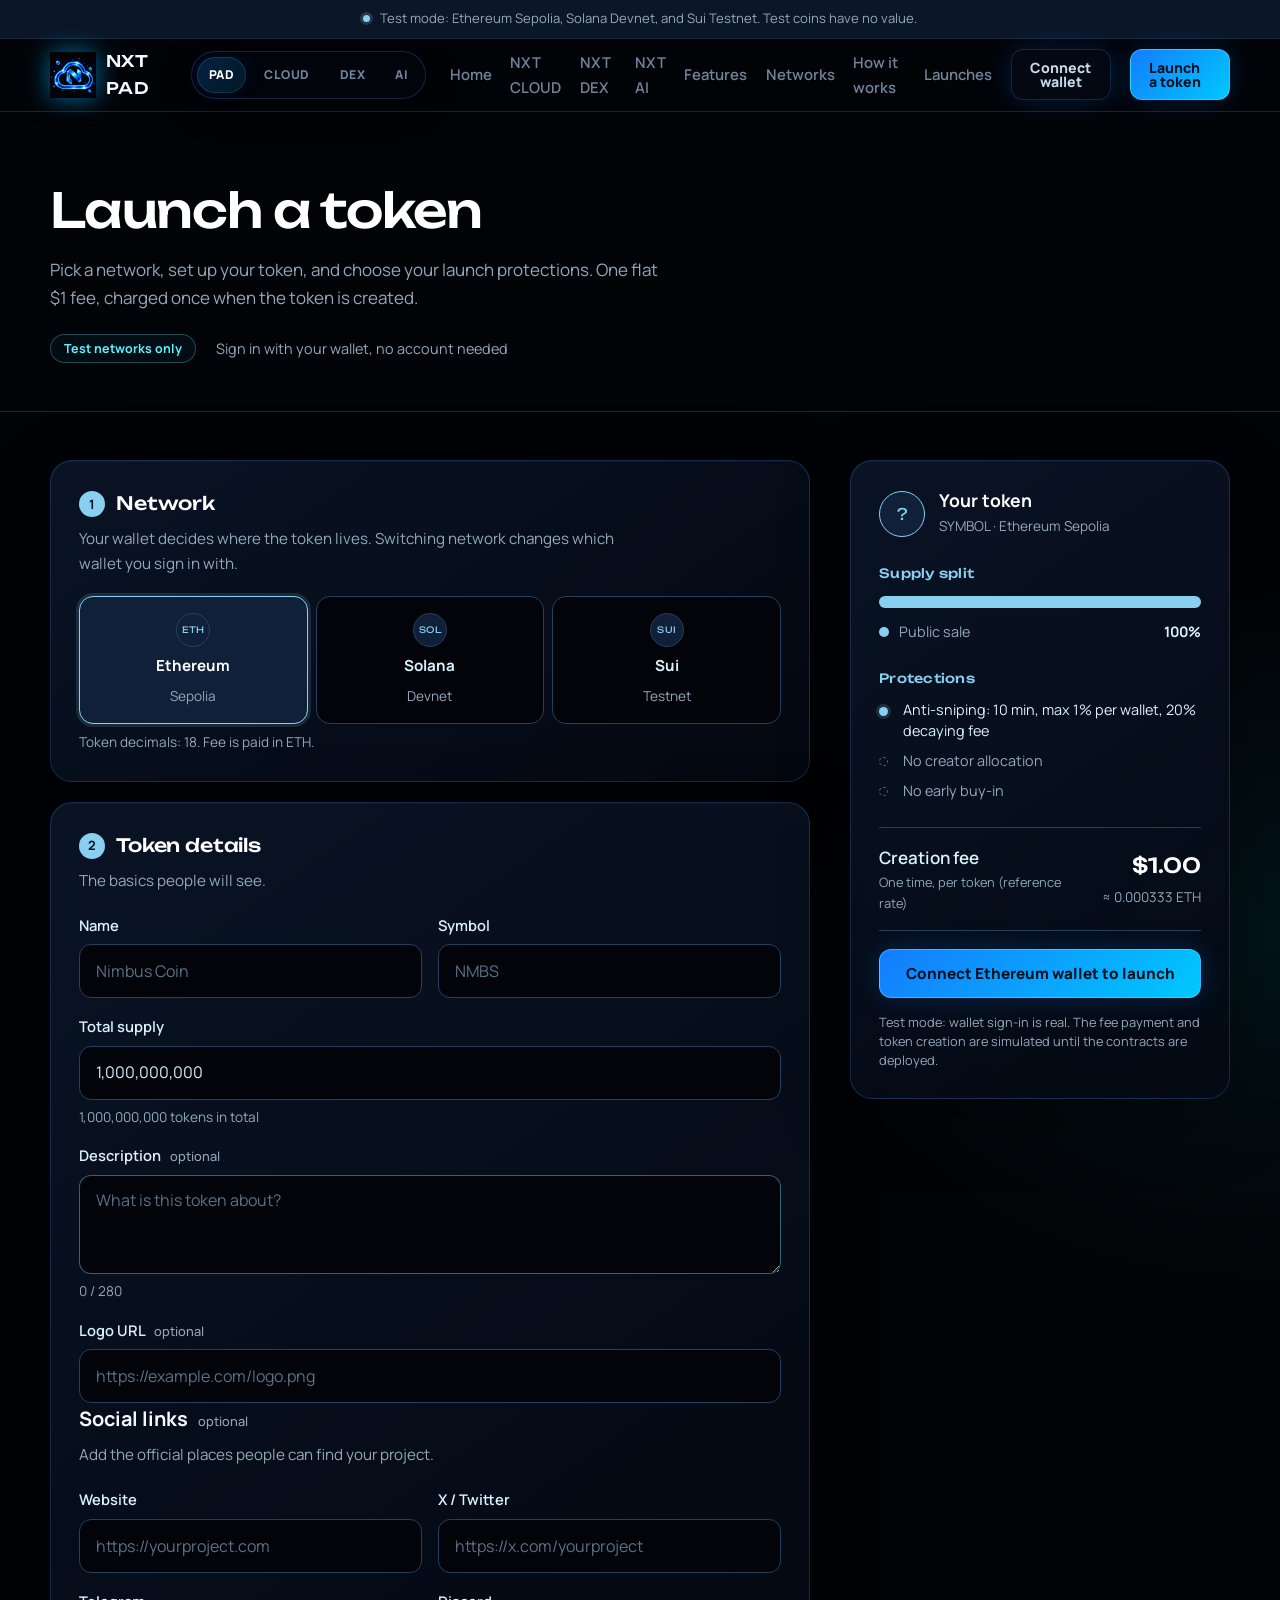
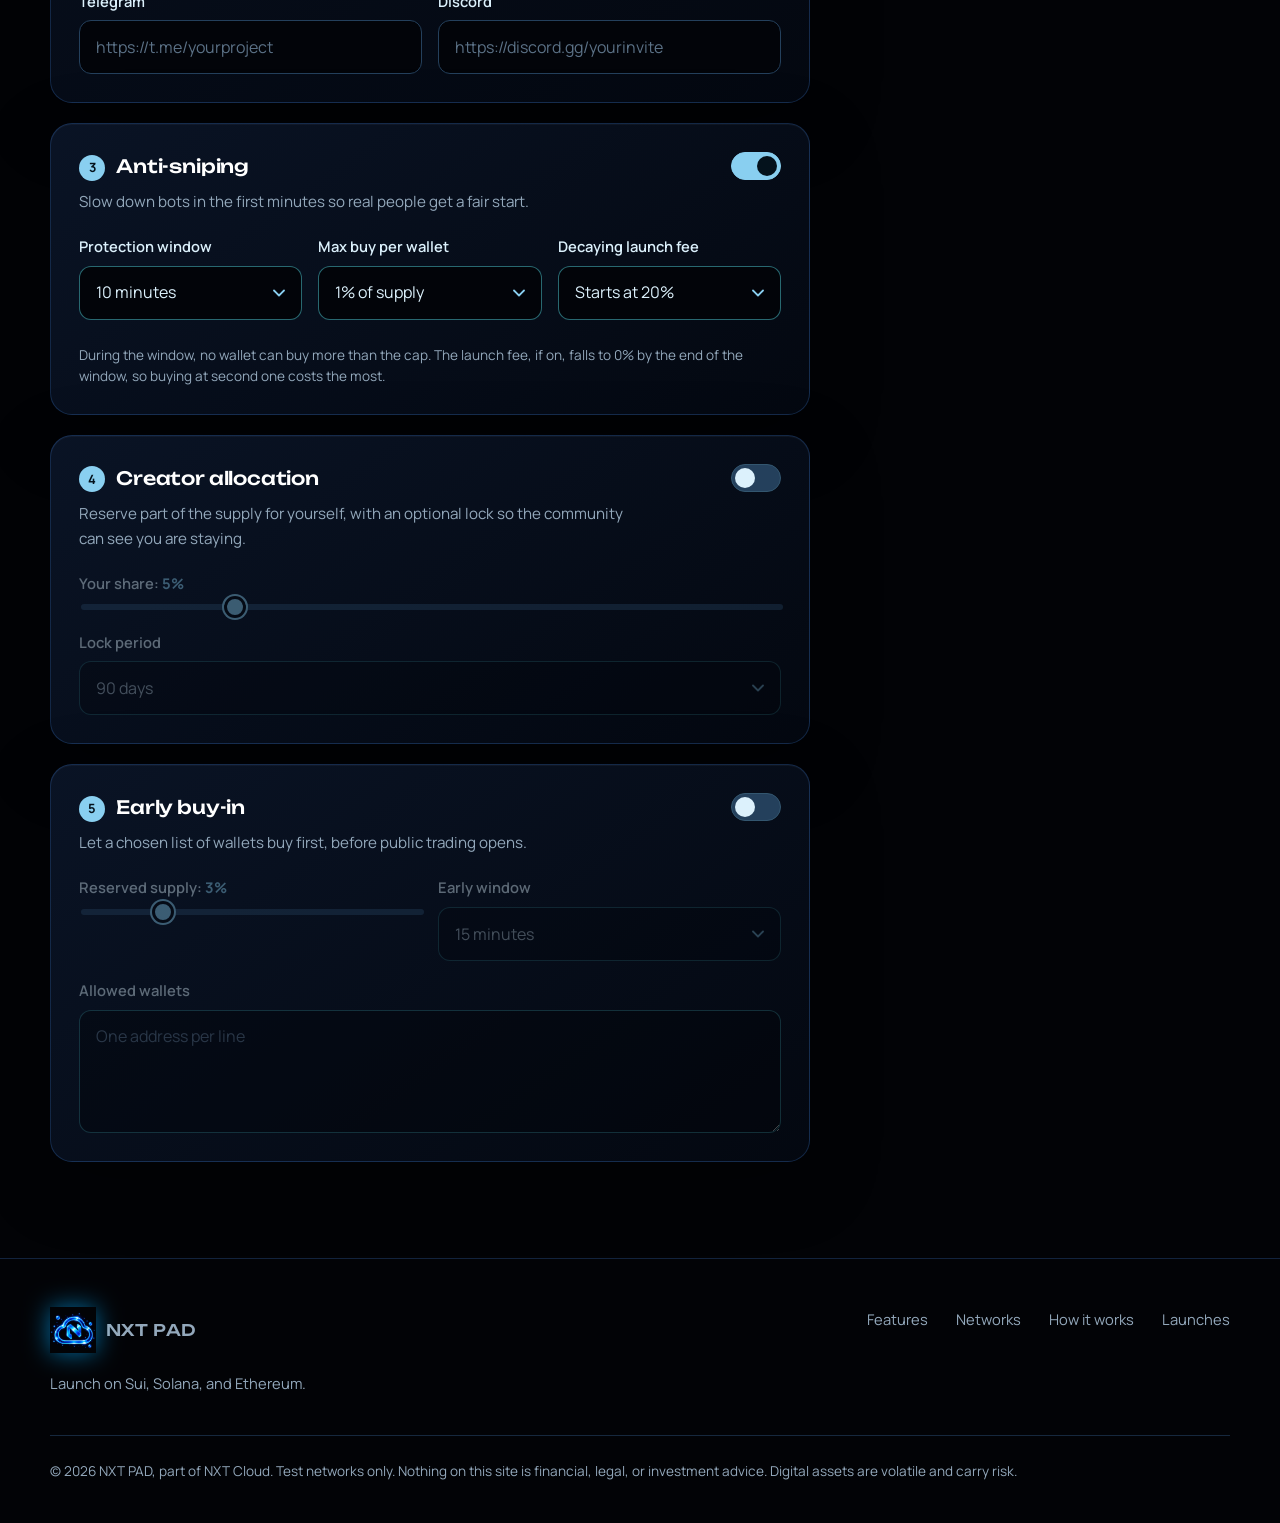
==== commit bb3f3a43: "Add social links to token details section" ====
--- a/launch.html
+++ b/launch.html
@@ -51,24 +51,21 @@
           <div class="field"><label for="f-supply">Total supply</label><input id="f-supply" name="supply" type="text" inputmode="numeric" value="1,000,000,000" required><p class="hint" id="supply-hint"></p><p class="err" data-err="supply"></p></div>
           <div class="field"><label for="f-desc">Description <span class="opt">optional</span></label><textarea id="f-desc" name="desc" rows="3" maxlength="280" placeholder="What is this token about?"></textarea><p class="hint"><span id="desc-count">0</span> / 280</p></div>
           <div class="field"><label for="f-logo">Logo URL <span class="opt">optional</span></label><input id="f-logo" name="logo" type="url" placeholder="https://example.com/logo.png"><p class="err" data-err="logo"></p></div>
-        </section>
 
-        <!-- 3. Social links -->
-        <section class="panel">
-          <div class="panel-head">
-            <div><h2><span class="num">3</span>Social links</h2><p>Optional links people can use to find your project and community.</p></div>
-          </div>
-          <div class="grid-2">
-            <div class="field"><label for="f-website">Website <span class="opt">optional</span></label><input id="f-website" name="website" type="url" placeholder="https://yourproject.com"><p class="err" data-err="website"></p></div>
-            <div class="field"><label for="f-x">X / Twitter <span class="opt">optional</span></label><input id="f-x" name="x" type="url" placeholder="https://x.com/yourproject"><p class="err" data-err="x"></p></div>
-            <div class="field"><label for="f-telegram">Telegram <span class="opt">optional</span></label><input id="f-telegram" name="telegram" type="url" placeholder="https://t.me/yourproject"><p class="err" data-err="telegram"></p></div>
-            <div class="field"><label for="f-discord">Discord <span class="opt">optional</span></label><input id="f-discord" name="discord" type="url" placeholder="https://discord.gg/yourinvite"><p class="err" data-err="discord"></p></div>
+          <div class="social-fields">
+            <div class="panel-head"><div><h3>Social links <span class="opt">optional</span></h3><p>Add the official places people can find your project.</p></div></div>
+            <div class="grid-2">
+              <div class="field"><label for="f-website">Website</label><input id="f-website" name="website" type="url" placeholder="https://yourproject.com"><p class="err" data-err="website"></p></div>
+              <div class="field"><label for="f-x">X / Twitter</label><input id="f-x" name="x" type="url" placeholder="https://x.com/yourproject"><p class="err" data-err="x"></p></div>
+              <div class="field"><label for="f-telegram">Telegram</label><input id="f-telegram" name="telegram" type="url" placeholder="https://t.me/yourproject"><p class="err" data-err="telegram"></p></div>
+              <div class="field"><label for="f-discord">Discord</label><input id="f-discord" name="discord" type="url" placeholder="https://discord.gg/yourinvite"><p class="err" data-err="discord"></p></div>
+            </div>
           </div>
         </section>
 
         <!-- 4. Anti-sniping -->
         <section class="panel" id="panel-snipe">
-          <div class="panel-head"><div><h2><span class="num">4</span>Anti-sniping</h2><p>Slow down bots in the first minutes so real people get a fair start.</p></div><label class="switch"><input type="checkbox" id="sw-snipe" checked><span class="track" aria-hidden="true"></span><span class="sr">Enable anti-sniping</span></label></div>
+          <div class="panel-head"><div><h2><span class="num">3</span>Anti-sniping</h2><p>Slow down bots in the first minutes so real people get a fair start.</p></div><label class="switch"><input type="checkbox" id="sw-snipe" checked><span class="track" aria-hidden="true"></span><span class="sr">Enable anti-sniping</span></label></div>
           <div class="panel-body" data-for="sw-snipe"><div class="grid-3">
             <div class="field"><label for="f-snipe-window">Protection window</label><select id="f-snipe-window"><option value="5">5 minutes</option><option value="10" selected>10 minutes</option><option value="30">30 minutes</option><option value="60">60 minutes</option></select></div>
             <div class="field"><label for="f-snipe-max">Max buy per wallet</label><select id="f-snipe-max"><option value="0.5">0.5% of supply</option><option value="1" selected>1% of supply</option><option value="2">2% of supply</option><option value="3">3% of supply</option><option value="5">5% of supply</option></select></div>
@@ -78,13 +75,13 @@
 
         <!-- 5. Creator allocation -->
         <section class="panel" id="panel-creator">
-          <div class="panel-head"><div><h2><span class="num">5</span>Creator allocation</h2><p>Reserve part of the supply for yourself, with an optional lock so the community can see you are staying.</p></div><label class="switch"><input type="checkbox" id="sw-creator"><span class="track" aria-hidden="true"></span><span class="sr">Enable creator allocation</span></label></div>
+          <div class="panel-head"><div><h2><span class="num">4</span>Creator allocation</h2><p>Reserve part of the supply for yourself, with an optional lock so the community can see you are staying.</p></div><label class="switch"><input type="checkbox" id="sw-creator"><span class="track" aria-hidden="true"></span><span class="sr">Enable creator allocation</span></label></div>
           <div class="panel-body is-off" data-for="sw-creator"><div class="field"><label for="f-creator-pct">Your share: <output id="o-creator-pct">5%</output></label><input id="f-creator-pct" type="range" min="1" max="20" step="1" value="5"><p class="hint" id="creator-amt"></p></div><div class="field"><label for="f-creator-vest">Lock period</label><select id="f-creator-vest"><option value="0">No lock</option><option value="30">30 days</option><option value="90" selected>90 days</option><option value="180">180 days</option><option value="365">365 days</option></select></div></div>
         </section>
 
         <!-- 6. Early buy-in -->
         <section class="panel" id="panel-early">
-          <div class="panel-head"><div><h2><span class="num">6</span>Early buy-in</h2><p>Let a chosen list of wallets buy first, before public trading opens.</p></div><label class="switch"><input type="checkbox" id="sw-early"><span class="track" aria-hidden="true"></span><span class="sr">Enable early buy-in</span></label></div>
+          <div class="panel-head"><div><h2><span class="num">5</span>Early buy-in</h2><p>Let a chosen list of wallets buy first, before public trading opens.</p></div><label class="switch"><input type="checkbox" id="sw-early"><span class="track" aria-hidden="true"></span><span class="sr">Enable early buy-in</span></label></div>
           <div class="panel-body is-off" data-for="sw-early"><div class="grid-2">
             <div class="field"><label for="f-early-pct">Reserved supply: <output id="o-early-pct">3%</output></label><input id="f-early-pct" type="range" min="1" max="10" step="1" value="3"><p class="hint" id="early-amt"></p></div>
             <div class="field"><label for="f-early-window">Early window</label><select id="f-early-window"><option value="5">5 minutes</option><option value="15" selected>15 minutes</option><option value="30">30 minutes</option><option value="60">60 minutes</option></select><p class="hint">Public trading opens after this window ends.</p></div>
--- a/assets/css/nxt-v2.css
+++ b/assets/css/nxt-v2.css
@@ -0,0 +1,17 @@
+/* NXT ECOSYSTEM — v2 visual system */
+:root{--nxt-bg:#020306;--nxt-bg2:#050914;--nxt-panel:rgba(8,14,27,.78);--nxt-panel2:rgba(10,20,39,.88);--nxt-blue:#147cff;--nxt-blue2:#00c8ff;--nxt-cyan:#5ef3ff;--nxt-white:#f5fbff;--nxt-text:#c7d8e9;--nxt-muted:#71849a;--nxt-line:rgba(72,150,255,.22);--nxt-line2:rgba(94,243,255,.42);--nxt-glow:0 0 40px rgba(20,124,255,.20);--nxt-radius:18px;--nxt-radius-sm:12px}
+html{background:var(--nxt-bg)}body{background:radial-gradient(900px 520px at 50% -10%,rgba(0,136,255,.20),transparent 65%),radial-gradient(700px 500px at 100% 30%,rgba(0,214,255,.08),transparent 70%),var(--nxt-bg)!important;color:var(--nxt-white)!important}
+body:before{content:"";position:fixed;inset:0;pointer-events:none;z-index:-1;background-image:linear-gradient(rgba(80,160,255,.035) 1px,transparent 1px),linear-gradient(90deg,rgba(80,160,255,.035) 1px,transparent 1px);background-size:48px 48px;mask-image:linear-gradient(to bottom,rgba(0,0,0,.9),transparent 75%)}
+.nxt-ecosystem{display:flex;align-items:center;gap:6px;margin-left:auto;padding:5px;border:1px solid var(--nxt-line);border-radius:999px;background:rgba(2,6,14,.72);box-shadow:0 8px 35px rgba(0,0,0,.25)}
+.nxt-ecosystem a{padding:8px 12px!important;border-radius:999px;color:var(--nxt-muted)!important;font-size:.76rem!important;font-weight:800!important;letter-spacing:.04em;transition:.2s}
+.nxt-ecosystem a:hover,.nxt-ecosystem a.active{color:#fff!important;background:linear-gradient(135deg,rgba(20,124,255,.24),rgba(0,200,255,.10));box-shadow:inset 0 0 0 1px rgba(94,243,255,.14),0 0 18px rgba(20,124,255,.10)}
+.brand img,.brand-logo,.welcome-logo,.welcome-mark img,.intro-brand img{object-fit:contain;filter:drop-shadow(0 0 12px rgba(0,170,255,.62))}
+.brand{transition:.2s transform}.brand:hover{transform:translateY(-1px)}
+.card,.panel,.band-card,.swap-panel,.intro-panel,.assets-panel,.market-panel,.chart-panel,.market-toolbar,.filters-panel,.market-table-wrap,.market-note,.market-summary>div,.composer{border:1px solid var(--nxt-line)!important;background:linear-gradient(145deg,rgba(11,22,42,.88),rgba(4,9,19,.86))!important;box-shadow:inset 0 1px 0 rgba(255,255,255,.035),0 20px 70px rgba(0,0,0,.32)!important;backdrop-filter:blur(18px)}
+.card:hover{border-color:var(--nxt-line2)!important;transform:translateY(-3px);box-shadow:inset 0 1px 0 rgba(255,255,255,.05),0 24px 70px rgba(0,102,255,.14)!important}
+.btn,.wallet-btn,.review-btn,.send-button{background:linear-gradient(135deg,var(--nxt-blue),var(--nxt-blue2))!important;color:#00121f!important;border:1px solid rgba(94,243,255,.45)!important;box-shadow:0 0 28px rgba(20,124,255,.22)!important;font-weight:850!important}
+.btn:hover,.wallet-btn:hover,.review-btn:hover,.send-button:hover:not(:disabled){filter:brightness(1.12);transform:translateY(-1px)}
+.btn-ghost,.network-btn,.tool-button,.model-button{background:rgba(5,12,24,.72)!important;border-color:var(--nxt-line)!important;color:var(--nxt-text)!important}
+.section h2,.band h2,.hero h1{background:linear-gradient(100deg,#fff 20%,#b9eaff 55%,#54ddff 100%);-webkit-background-clip:text;background-clip:text;color:transparent!important}
+.pill--dev,.tag{border-color:rgba(94,243,255,.28)!important;color:var(--nxt-cyan)!important;background:rgba(0,180,255,.055)!important}
+@media(max-width:980px){.nxt-ecosystem{display:none}}
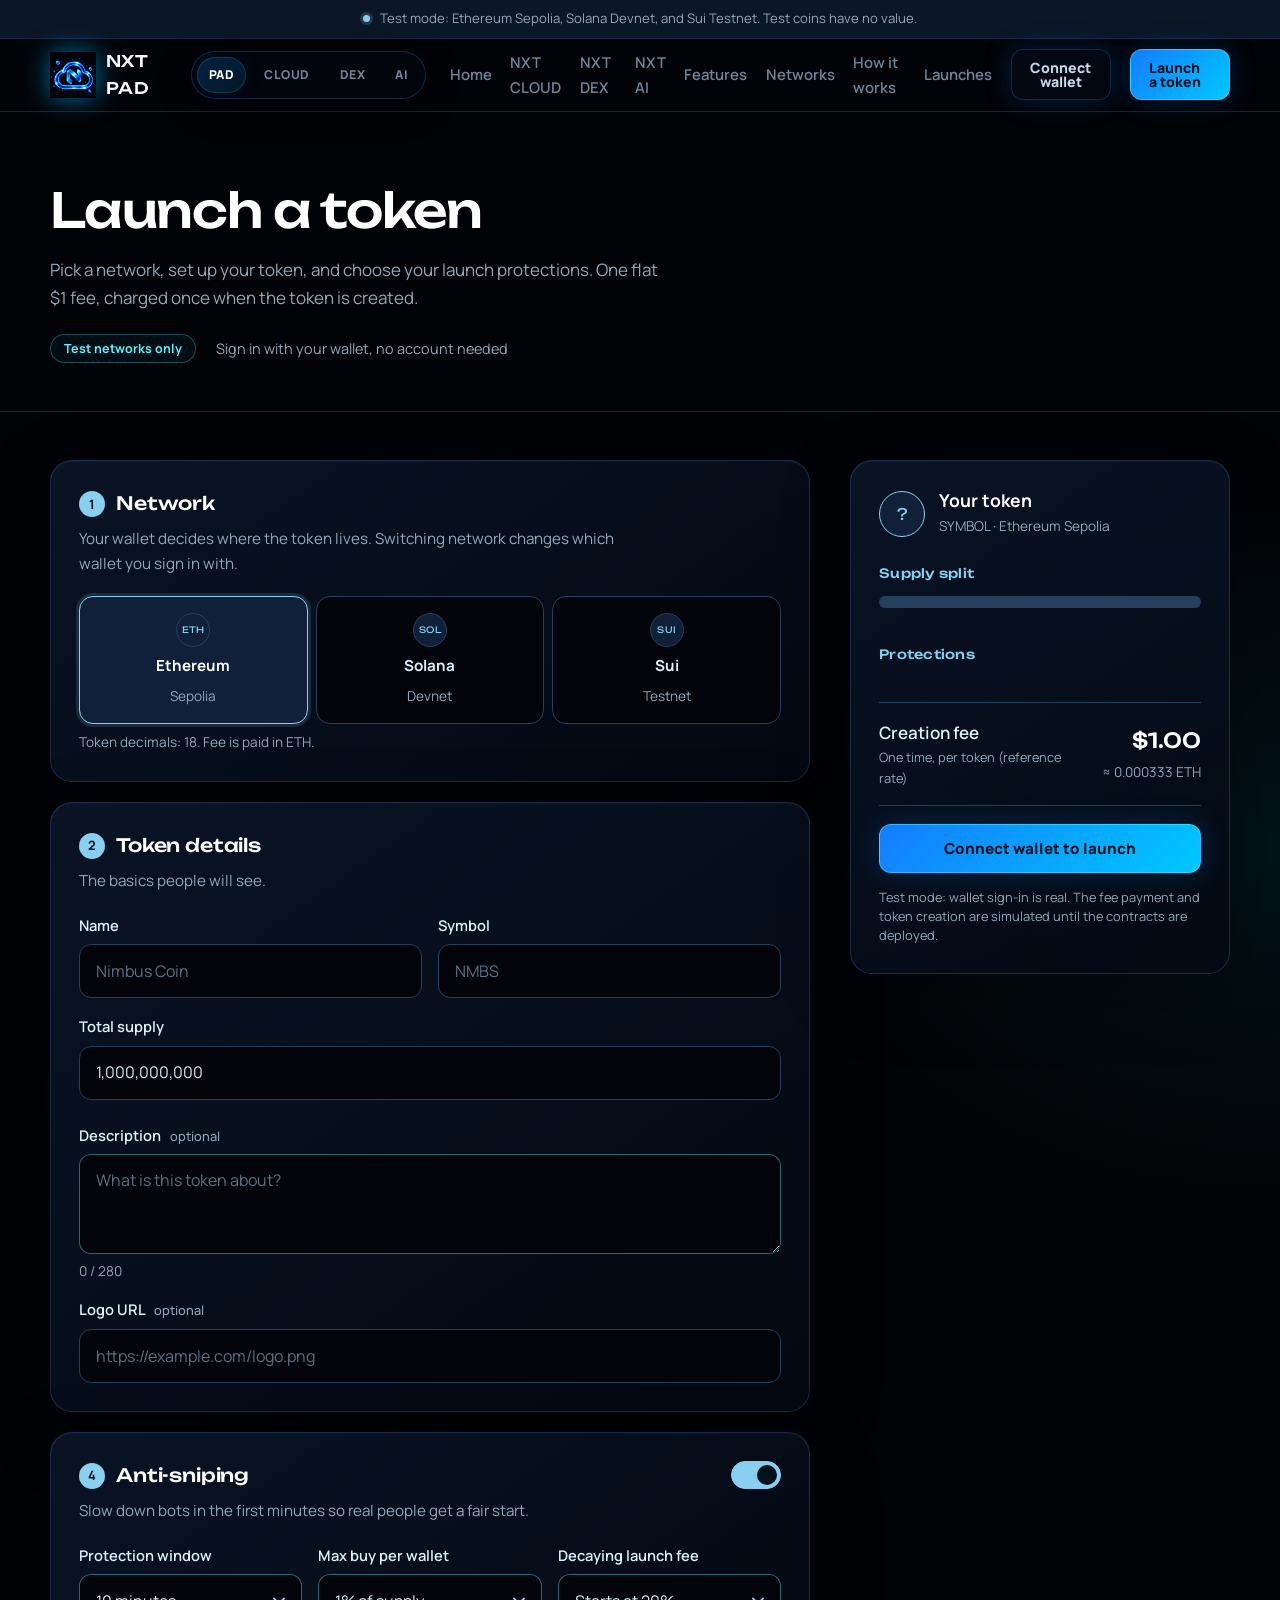
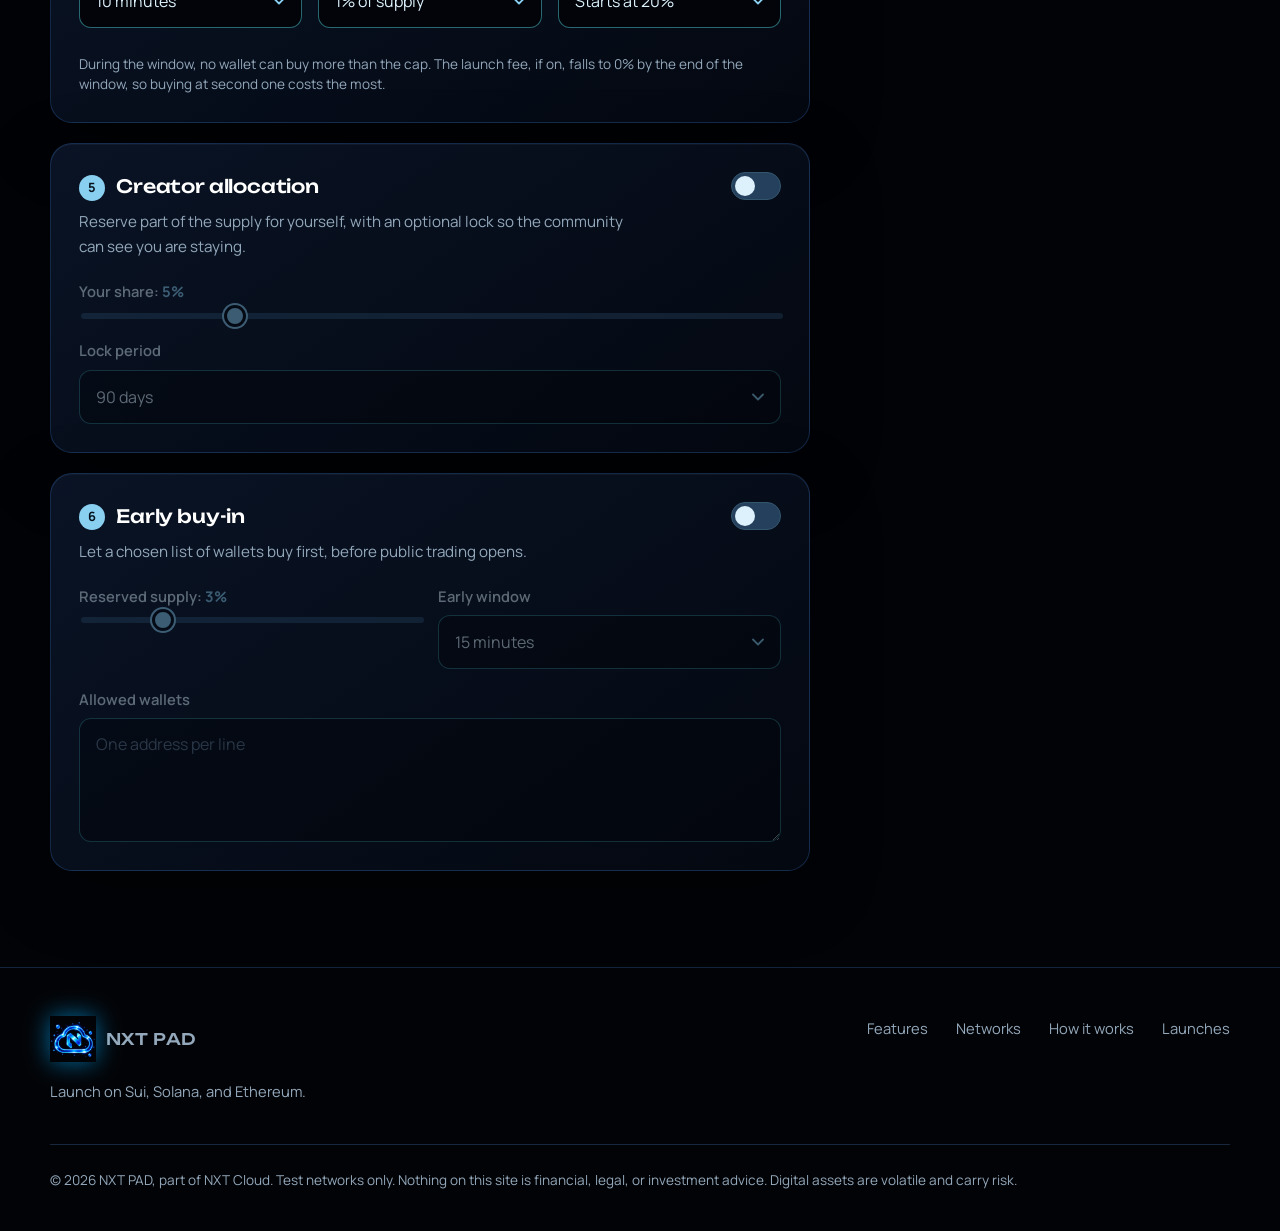
==== commit 56b6f53b: "Remove social links from token details" ====
--- a/launch.html
+++ b/launch.html
@@ -52,20 +52,11 @@
           <div class="field"><label for="f-desc">Description <span class="opt">optional</span></label><textarea id="f-desc" name="desc" rows="3" maxlength="280" placeholder="What is this token about?"></textarea><p class="hint"><span id="desc-count">0</span> / 280</p></div>
           <div class="field"><label for="f-logo">Logo URL <span class="opt">optional</span></label><input id="f-logo" name="logo" type="url" placeholder="https://example.com/logo.png"><p class="err" data-err="logo"></p></div>
 
-          <div class="social-fields">
-            <div class="panel-head"><div><h3>Social links <span class="opt">optional</span></h3><p>Add the official places people can find your project.</p></div></div>
-            <div class="grid-2">
-              <div class="field"><label for="f-website">Website</label><input id="f-website" name="website" type="url" placeholder="https://yourproject.com"><p class="err" data-err="website"></p></div>
-              <div class="field"><label for="f-x">X / Twitter</label><input id="f-x" name="x" type="url" placeholder="https://x.com/yourproject"><p class="err" data-err="x"></p></div>
-              <div class="field"><label for="f-telegram">Telegram</label><input id="f-telegram" name="telegram" type="url" placeholder="https://t.me/yourproject"><p class="err" data-err="telegram"></p></div>
-              <div class="field"><label for="f-discord">Discord</label><input id="f-discord" name="discord" type="url" placeholder="https://discord.gg/yourinvite"><p class="err" data-err="discord"></p></div>
-            </div>
-          </div>
         </section>
 
         <!-- 4. Anti-sniping -->
         <section class="panel" id="panel-snipe">
-          <div class="panel-head"><div><h2><span class="num">3</span>Anti-sniping</h2><p>Slow down bots in the first minutes so real people get a fair start.</p></div><label class="switch"><input type="checkbox" id="sw-snipe" checked><span class="track" aria-hidden="true"></span><span class="sr">Enable anti-sniping</span></label></div>
+          <div class="panel-head"><div><h2><span class="num">4</span>Anti-sniping</h2><p>Slow down bots in the first minutes so real people get a fair start.</p></div><label class="switch"><input type="checkbox" id="sw-snipe" checked><span class="track" aria-hidden="true"></span><span class="sr">Enable anti-sniping</span></label></div>
           <div class="panel-body" data-for="sw-snipe"><div class="grid-3">
             <div class="field"><label for="f-snipe-window">Protection window</label><select id="f-snipe-window"><option value="5">5 minutes</option><option value="10" selected>10 minutes</option><option value="30">30 minutes</option><option value="60">60 minutes</option></select></div>
             <div class="field"><label for="f-snipe-max">Max buy per wallet</label><select id="f-snipe-max"><option value="0.5">0.5% of supply</option><option value="1" selected>1% of supply</option><option value="2">2% of supply</option><option value="3">3% of supply</option><option value="5">5% of supply</option></select></div>
@@ -75,13 +66,13 @@
 
         <!-- 5. Creator allocation -->
         <section class="panel" id="panel-creator">
-          <div class="panel-head"><div><h2><span class="num">4</span>Creator allocation</h2><p>Reserve part of the supply for yourself, with an optional lock so the community can see you are staying.</p></div><label class="switch"><input type="checkbox" id="sw-creator"><span class="track" aria-hidden="true"></span><span class="sr">Enable creator allocation</span></label></div>
+          <div class="panel-head"><div><h2><span class="num">5</span>Creator allocation</h2><p>Reserve part of the supply for yourself, with an optional lock so the community can see you are staying.</p></div><label class="switch"><input type="checkbox" id="sw-creator"><span class="track" aria-hidden="true"></span><span class="sr">Enable creator allocation</span></label></div>
           <div class="panel-body is-off" data-for="sw-creator"><div class="field"><label for="f-creator-pct">Your share: <output id="o-creator-pct">5%</output></label><input id="f-creator-pct" type="range" min="1" max="20" step="1" value="5"><p class="hint" id="creator-amt"></p></div><div class="field"><label for="f-creator-vest">Lock period</label><select id="f-creator-vest"><option value="0">No lock</option><option value="30">30 days</option><option value="90" selected>90 days</option><option value="180">180 days</option><option value="365">365 days</option></select></div></div>
         </section>
 
         <!-- 6. Early buy-in -->
         <section class="panel" id="panel-early">
-          <div class="panel-head"><div><h2><span class="num">5</span>Early buy-in</h2><p>Let a chosen list of wallets buy first, before public trading opens.</p></div><label class="switch"><input type="checkbox" id="sw-early"><span class="track" aria-hidden="true"></span><span class="sr">Enable early buy-in</span></label></div>
+          <div class="panel-head"><div><h2><span class="num">6</span>Early buy-in</h2><p>Let a chosen list of wallets buy first, before public trading opens.</p></div><label class="switch"><input type="checkbox" id="sw-early"><span class="track" aria-hidden="true"></span><span class="sr">Enable early buy-in</span></label></div>
           <div class="panel-body is-off" data-for="sw-early"><div class="grid-2">
             <div class="field"><label for="f-early-pct">Reserved supply: <output id="o-early-pct">3%</output></label><input id="f-early-pct" type="range" min="1" max="10" step="1" value="3"><p class="hint" id="early-amt"></p></div>
             <div class="field"><label for="f-early-window">Early window</label><select id="f-early-window"><option value="5">5 minutes</option><option value="15" selected>15 minutes</option><option value="30">30 minutes</option><option value="60">60 minutes</option></select><p class="hint">Public trading opens after this window ends.</p></div>
